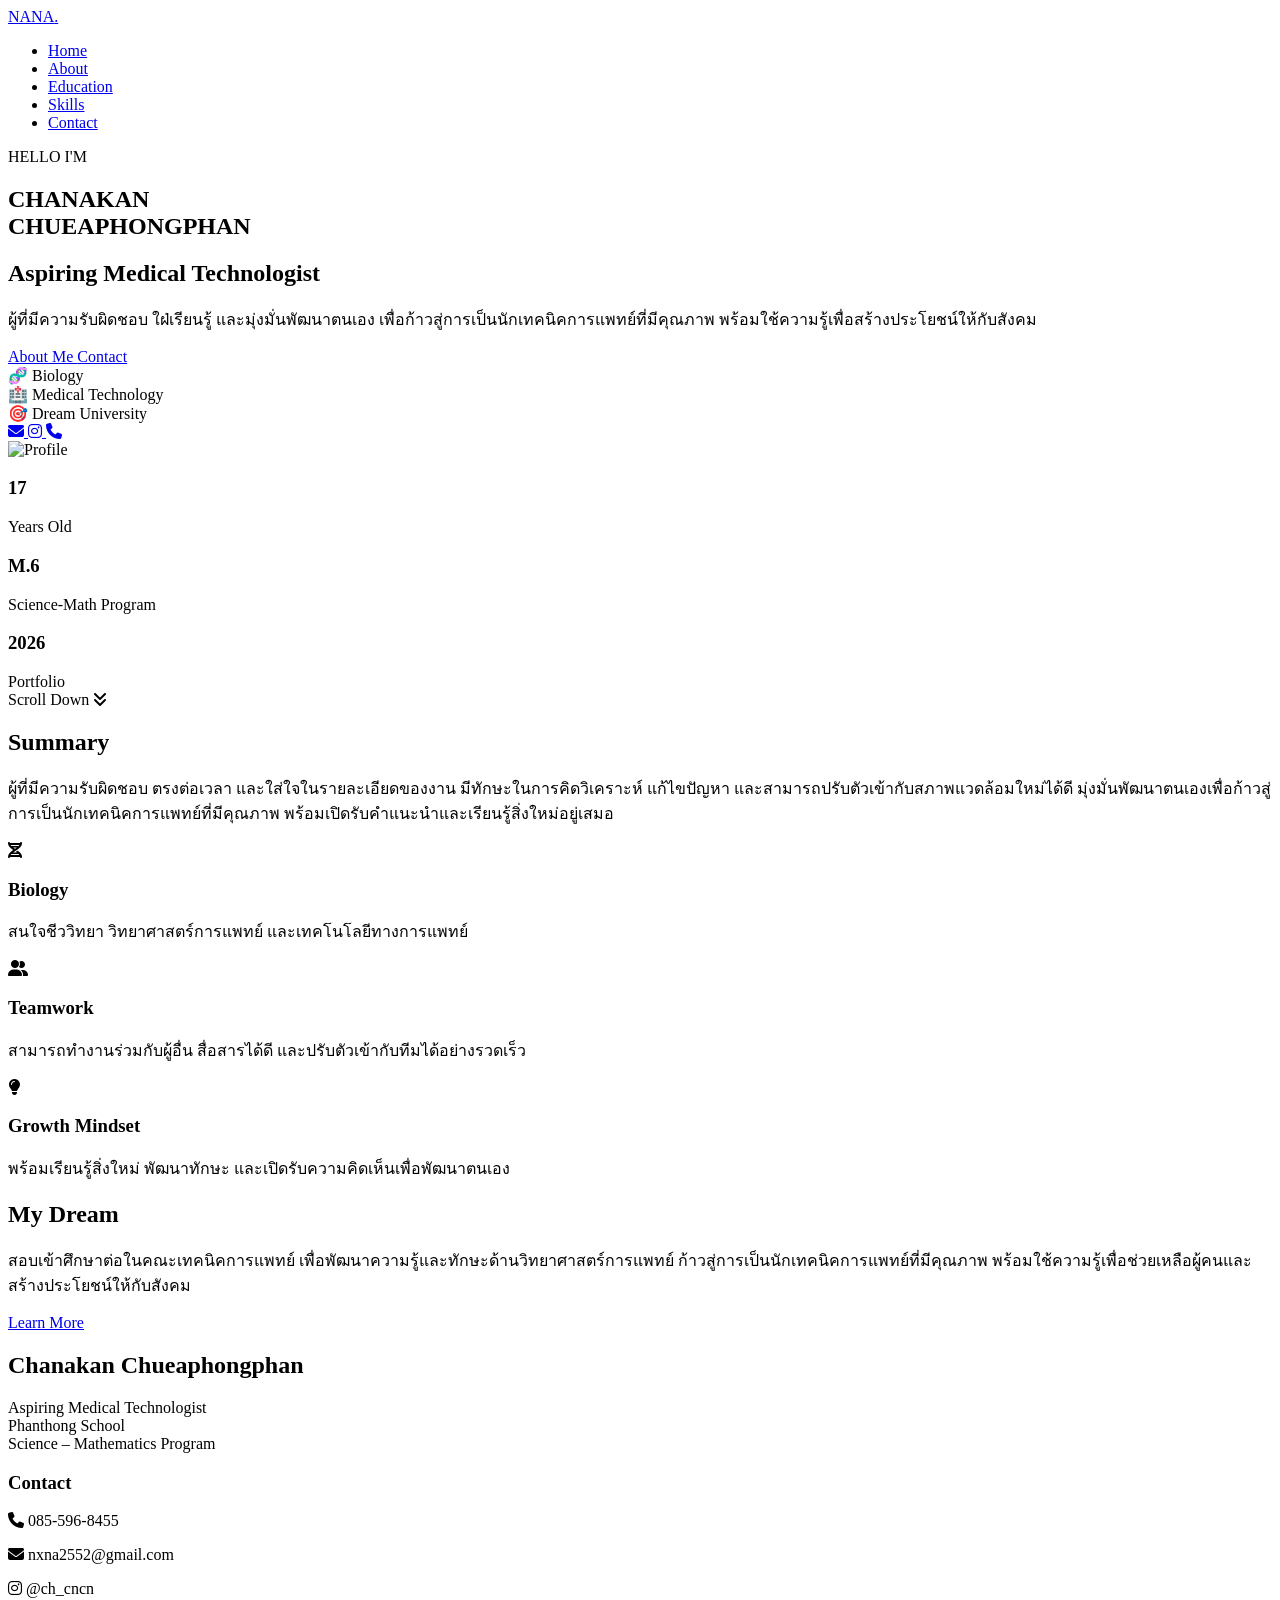
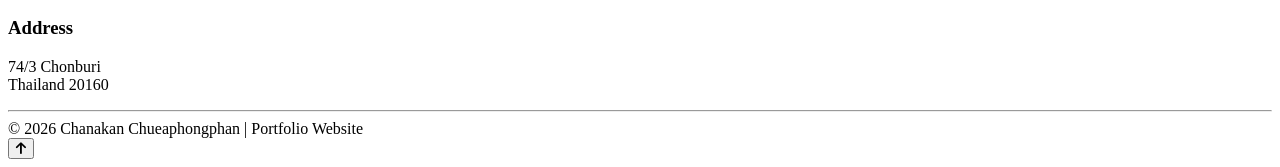
==== index.html @ ccc590d9 "Update index.html" ====
<!DOCTYPE html>
<html lang="th">

<head>

    <meta charset="UTF-8">

    <meta name="viewport" content="width=device-width, initial-scale=1.0">

    <title>Portfolio | Chanakan Chueaphongphan</title>

    <!-- Google Font -->
    <link rel="preconnect" href="https://fonts.googleapis.com">

    <link rel="preconnect" href="https://fonts.gstatic.com" crossorigin>

    <link href="https://fonts.googleapis.com/css2?family=Kanit:wght@300;400;500;600;700&family=Poppins:wght@300;400;500;600;700&display=swap" rel="stylesheet">

    <!-- Font Awesome -->

    <link rel="stylesheet"

    href="https://cdnjs.cloudflare.com/ajax/libs/font-awesome/6.7.2/css/all.min.css">

    <!-- CSS -->

    <link rel="stylesheet" href="css/style.css">

</head>

<body>

<!-- ========================= -->
<!-- CURSOR GLOW -->
<!-- ========================= -->

<div class="cursor-glow"></div>

<!-- ========================= -->
<!-- LOADER -->
<!-- ========================= -->

<div class="loader">

    <div class="heart"></div>

</div>

<!-- ========================= -->
<!-- HEADER -->
<!-- ========================= -->

<header>

    <a href="index.html" class="logo">

        NANA<span>.</span>

    </a>

    <nav>

        <ul>

            <li>

                <a href="index.html" class="active">

                    Home

                </a>

            </li>

            <li>

                <a href="about.html">

                    About

                </a>

            </li>

            <li>

                <a href="education.html">

                    Education

                </a>

            </li>

            <li>

                <a href="skills.html">

                    Skills

                </a>

            </li>

            <li>

                <a href="contact.html">

                    Contact

                </a>

            </li>

        </ul>

    </nav>

</header>

<!-- ========================= -->
<!-- HERO -->
<!-- ========================= -->

<section class="hero">

<div class="hero-text">

<span>

HELLO I'M

</span>

<h1>

CHANAKAN

<br>

CHUEAPHONGPHAN

</h1>

<h2>

Aspiring Medical Technologist

</h2>

<p>

ผู้ที่มีความรับผิดชอบ ใฝ่เรียนรู้ และมุ่งมั่นพัฒนาตนเอง

เพื่อก้าวสู่การเป็นนักเทคนิคการแพทย์ที่มีคุณภาพ

พร้อมใช้ความรู้เพื่อสร้างประโยชน์ให้กับสังคม

</p>

<div class="hero-button">

<a href="about.html" class="btn">

About Me

</a>

<a href="contact.html" class="btn btn-outline">

Contact

</a>

</div>

<div class="hero-badges">

<div class="badge">

🧬 Biology

</div>

<div class="badge">

🏥 Medical Technology

</div>

<div class="badge">

🎯 Dream University

</div>

</div>

<div class="social">

<a href="mailto:nxna2552@gmail.com">

<i class="fa-solid fa-envelope"></i>

</a>

<a href="https://instagram.com/ch_cncn" target="_blank">

<i class="fa-brands fa-instagram"></i>

</a>

<a href="tel:0855968455">

<i class="fa-solid fa-phone"></i>

</a>

</div>

</div>

<div class="hero-image">

<div class="circle"></div>

<img src="images/profile.jpg" alt="Profile">

</div>

</section>
<!-- =========================================
        HERO INFORMATION CARD
========================================= -->

<div class="hero-card">

    <div class="hero-card-item">

        <h3>17</h3>

        <span>Years Old</span>

    </div>

    <div class="hero-card-item">

        <h3>M.6</h3>

        <span>Science-Math Program</span>

    </div>

    <div class="hero-card-item">

        <h3>2026</h3>

        <span>Portfolio</span>

    </div>

</div>

<div class="scroll-indicator">

    <span>Scroll Down</span>

    <i class="fa-solid fa-angles-down"></i>

</div>

</section>

<!-- =========================================
        QUICK SUMMARY
========================================= -->

<section class="summary">

<div class="container">

<h2>Summary</h2>

<p class="section-text">

ผู้ที่มีความรับผิดชอบ ตรงต่อเวลา และใส่ใจในรายละเอียดของงาน
มีทักษะในการคิดวิเคราะห์ แก้ไขปัญหา และสามารถปรับตัวเข้ากับสภาพแวดล้อมใหม่ได้ดี
มุ่งมั่นพัฒนาตนเองเพื่อก้าวสู่การเป็นนักเทคนิคการแพทย์ที่มีคุณภาพ
พร้อมเปิดรับคำแนะนำและเรียนรู้สิ่งใหม่อยู่เสมอ

</p>

<div class="summary-grid">

<div class="summary-card">

<i class="fa-solid fa-dna"></i>

<h3>Biology</h3>

<p>สนใจชีววิทยา วิทยาศาสตร์การแพทย์ และเทคโนโลยีทางการแพทย์</p>

</div>

<div class="summary-card">

<i class="fa-solid fa-user-group"></i>

<h3>Teamwork</h3>

<p>สามารถทำงานร่วมกับผู้อื่น สื่อสารได้ดี และปรับตัวเข้ากับทีมได้อย่างรวดเร็ว</p>

</div>

<div class="summary-card">

<i class="fa-solid fa-lightbulb"></i>

<h3>Growth Mindset</h3>

<p>พร้อมเรียนรู้สิ่งใหม่ พัฒนาทักษะ และเปิดรับความคิดเห็นเพื่อพัฒนาตนเอง</p>

</div>

</div>

</div>

</section>

<!-- =========================================
        DREAM
========================================= -->

<section class="dream">

<div class="container">

<div class="dream-card">

<h2>My Dream</h2>

<p>

สอบเข้าศึกษาต่อในคณะเทคนิคการแพทย์
เพื่อพัฒนาความรู้และทักษะด้านวิทยาศาสตร์การแพทย์
ก้าวสู่การเป็นนักเทคนิคการแพทย์ที่มีคุณภาพ
พร้อมใช้ความรู้เพื่อช่วยเหลือผู้คนและสร้างประโยชน์ให้กับสังคม

</p>

<a href="about.html" class="btn">

Learn More

</a>

</div>

</div>

</section>
<!-- =========================================
                FOOTER
========================================= -->

<footer class="footer">

    <div class="container">

        <div class="footer-content">

            <!-- Profile -->
            <div class="footer-box">

                <h2>Chanakan Chueaphongphan</h2>

                <p>
                    Aspiring Medical Technologist <br>
                    Phanthong School <br>
                    Science – Mathematics Program
                </p>

            </div>

            <!-- Contact -->
            <div class="footer-box">

                <h3>Contact</h3>

                <p>
                    <i class="fa-solid fa-phone"></i>
                    085-596-8455
                </p>

                <p>
                    <i class="fa-solid fa-envelope"></i>
                    nxna2552@gmail.com
                </p>

                <p>
                    <i class="fa-brands fa-instagram"></i>
                    @ch_cncn
                </p>

            </div>

            <!-- Address -->
            <div class="footer-box">

                <h3>Address</h3>

                <p>

                    74/3 Chonburi <br>
                    Thailand 20160

                </p>

            </div>

        </div>

        <hr>

        <div class="copyright">

            © 2026 Chanakan Chueaphongphan | Portfolio Website

        </div>

    </div>

</footer>

<!-- =========================================
            SCROLL TO TOP
========================================= -->

<button id="topBtn">

    <i class="fa-solid fa-arrow-up"></i>

</button>

<!-- =========================================
            JAVASCRIPT
========================================= -->

<script src="js/script.js"></script>

</body>

</html>
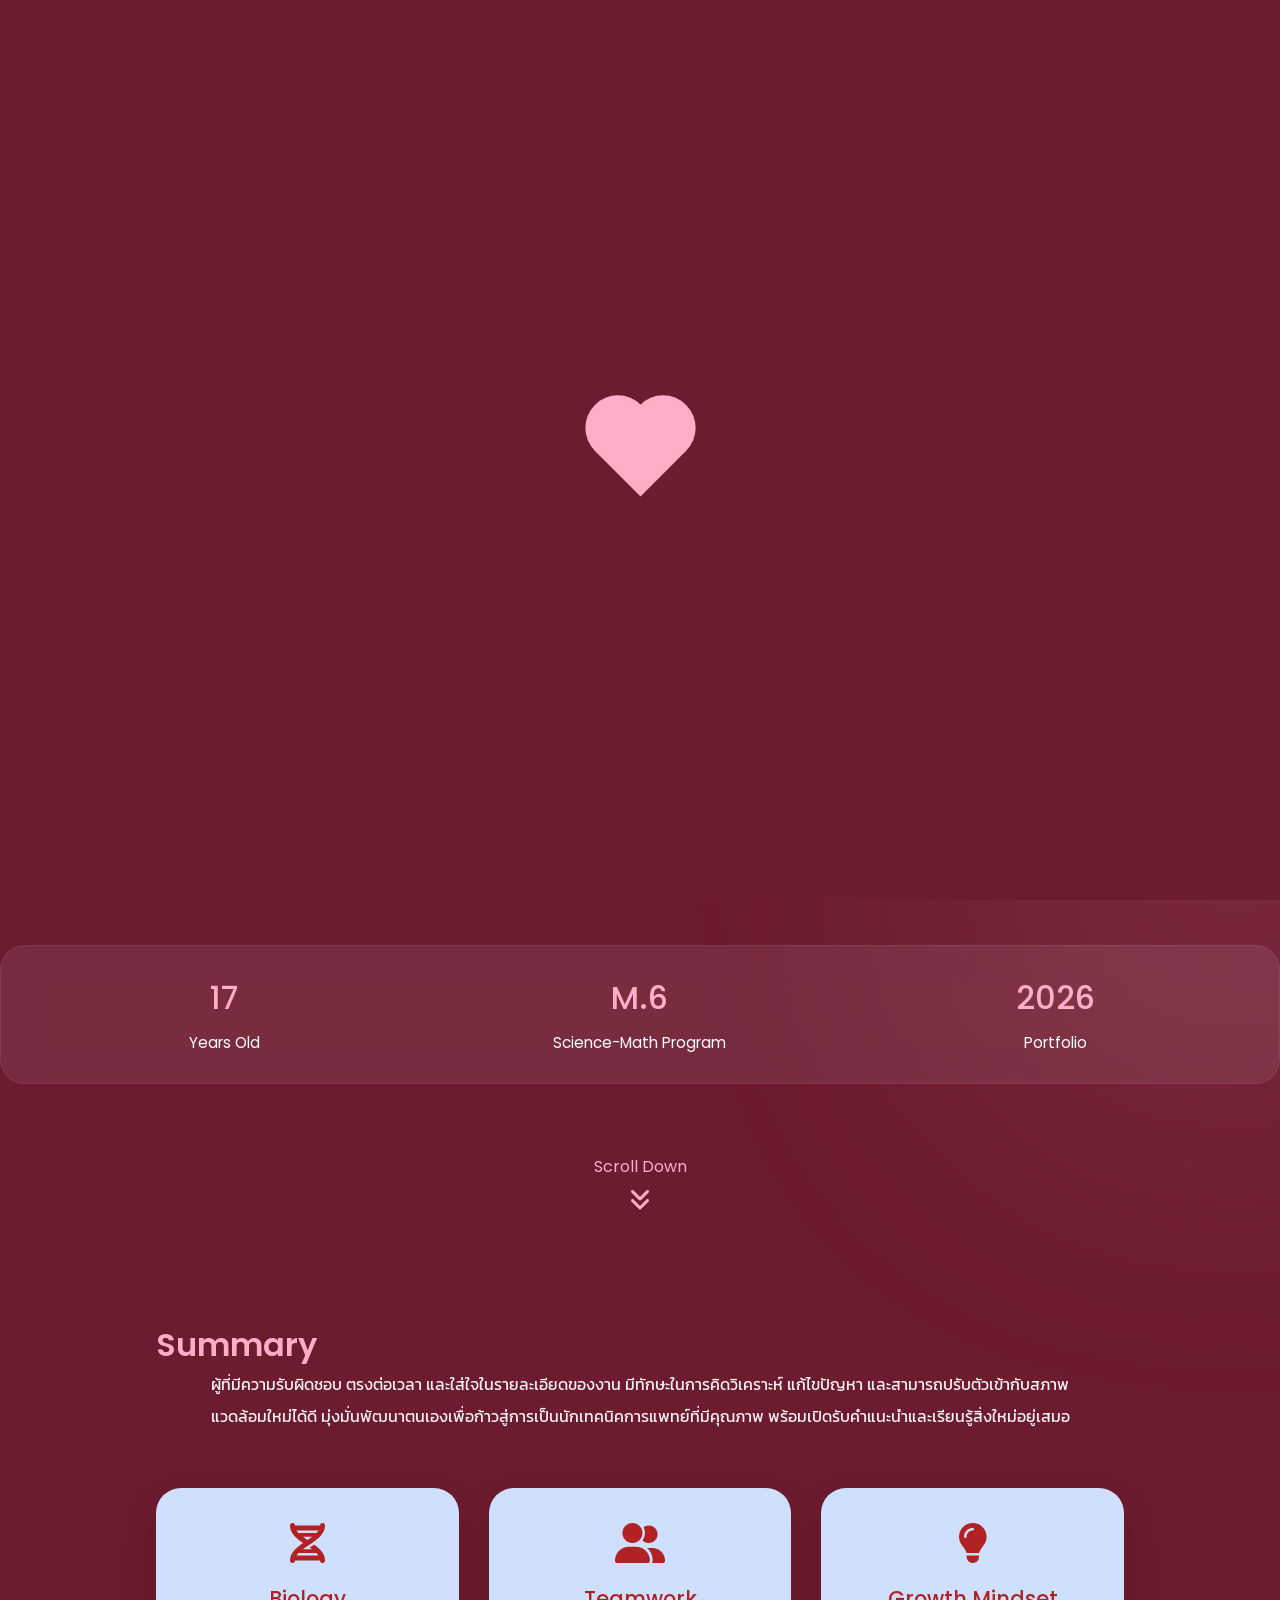
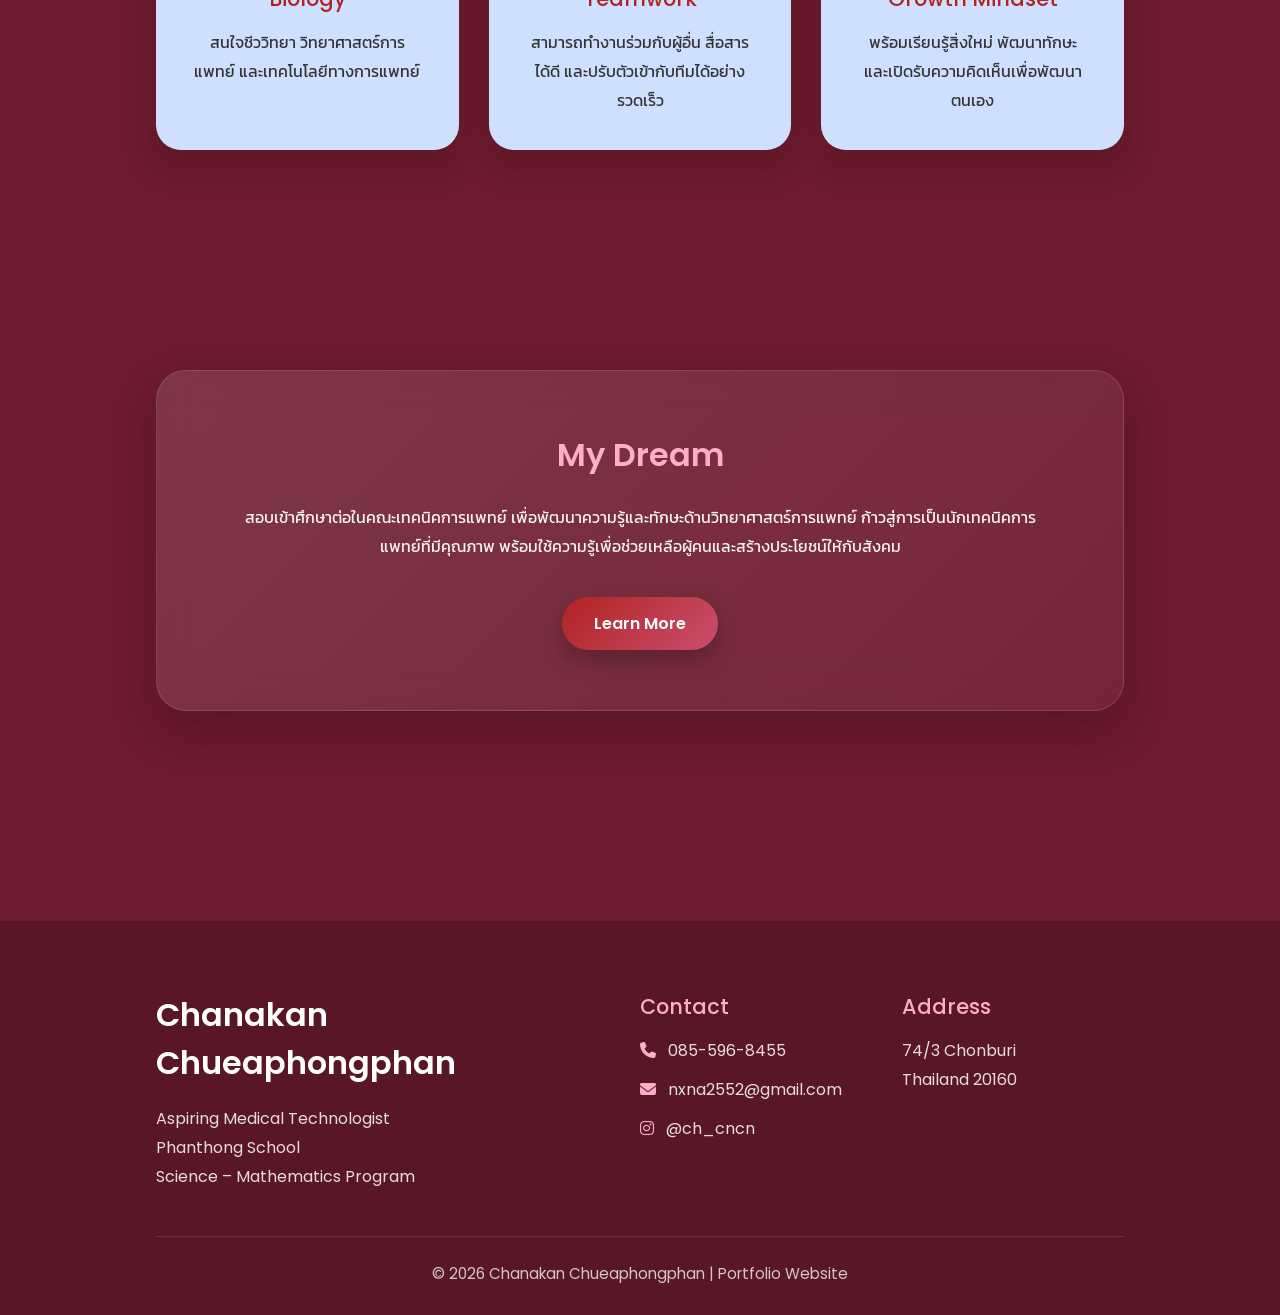
==== commit a281bec6: "Update index.html" ====
--- a/index.html
+++ b/index.html
@@ -24,7 +24,7 @@
 
     <!-- CSS -->
 
-    <link rel="stylesheet" href="css/style.css">
+    <link rel="stylesheet" href="style.css">
 
 </head>
 
--- a/style.css
+++ b/style.css
@@ -0,0 +1,1961 @@
+/* ==========================================================
+   Portfolio Website
+   Author : Chanakan Chueaphongphan
+   Theme  : Elegant Medical Portfolio
+   Version: Final
+========================================================== */
+
+/* ===============================
+   GOOGLE FONT
+================================*/
+
+@import url('https://fonts.googleapis.com/css2?family=Kanit:wght@300;400;500;600;700&family=Poppins:wght@300;400;500;600;700&display=swap');
+
+/* ===============================
+   ROOT COLOR
+================================*/
+
+:root{
+
+    --bg:#6D1B2E;
+
+    --heading:#FFFFFF;
+
+    --sub:#FEAEC7;
+
+    --button:#B22222;
+
+    --hover:#C94F6D;
+
+    --card:#CFE0FF;
+
+    --text:#333333;
+
+    --white:#FFFFFF;
+
+    --shadow:0 15px 40px rgba(0,0,0,.18);
+
+    --radius:20px;
+
+    --transition:.35s;
+
+}
+
+/* ===============================
+   RESET
+================================*/
+
+*{
+
+    margin:0;
+
+    padding:0;
+
+    box-sizing:border-box;
+
+}
+
+html{
+
+    scroll-behavior:smooth;
+
+}
+
+body{
+
+    font-family:'Poppins','Kanit',sans-serif;
+
+    background:var(--bg);
+
+    color:var(--white);
+
+    overflow-x:hidden;
+
+    position:relative;
+
+}
+
+/* ===============================
+   GLOBAL
+================================*/
+
+.container{
+
+    width:min(1200px,90%);
+
+    margin:auto;
+
+}
+
+section{
+
+    padding:100px 0;
+
+}
+
+a{
+
+    text-decoration:none;
+
+}
+
+ul{
+
+    list-style:none;
+
+}
+
+img{
+
+    display:block;
+
+    width:100%;
+
+}
+
+/* ===============================
+   TEXT
+================================*/
+
+h1{
+
+    color:var(--heading);
+
+    font-size:4rem;
+
+    line-height:1.1;
+
+    font-weight:700;
+
+}
+
+h2{
+
+    color:var(--sub);
+
+    font-size:2rem;
+
+    font-weight:600;
+
+}
+
+h3{
+
+    color:var(--sub);
+
+    font-size:1.3rem;
+
+    font-weight:500;
+
+}
+
+p{
+
+    color:#F7F4F4;
+
+    line-height:1.8;
+
+    font-size:1rem;
+
+}
+
+/* ===============================
+   SCROLLBAR
+================================*/
+
+::-webkit-scrollbar{
+
+    width:10px;
+
+}
+
+::-webkit-scrollbar-track{
+
+    background:#f5f5f5;
+
+}
+
+::-webkit-scrollbar-thumb{
+
+    background:var(--hover);
+
+    border-radius:100px;
+
+}
+
+::-webkit-scrollbar-thumb:hover{
+
+    background:#B22222;
+
+}
+
+/* ===============================
+   BACKGROUND EFFECT
+================================*/
+
+body::before{
+
+    content:"";
+
+    position:fixed;
+
+    width:500px;
+
+    height:500px;
+
+    background:#B22222;
+
+    border-radius:50%;
+
+    top:-200px;
+
+    left:-180px;
+
+    filter:blur(150px);
+
+    opacity:.25;
+
+    z-index:-10;
+
+}
+
+body::after{
+
+    content:"";
+
+    position:fixed;
+
+    width:450px;
+
+    height:450px;
+
+    background:#FEAEC7;
+
+    border-radius:50%;
+
+    right:-180px;
+
+    bottom:-180px;
+
+    filter:blur(160px);
+
+    opacity:.18;
+
+    z-index:-10;
+
+}
+
+/* ===============================
+   LOADER
+================================*/
+
+.loader{
+
+    position:fixed;
+
+    inset:0;
+
+    background:#6D1B2E;
+
+    display:flex;
+
+    justify-content:center;
+
+    align-items:center;
+
+    z-index:99999;
+
+    transition:.6s;
+
+}
+
+.loader.hidden{
+
+    opacity:0;
+
+    visibility:hidden;
+
+}
+
+.heart{
+
+    width:65px;
+
+    height:65px;
+
+    background:#FEAEC7;
+
+    position:relative;
+
+    transform:rotate(45deg);
+
+    animation:beat 1s infinite;
+
+}
+
+.heart::before,
+
+.heart::after{
+
+    content:"";
+
+    width:65px;
+
+    height:65px;
+
+    background:#FEAEC7;
+
+    position:absolute;
+
+    border-radius:50%;
+
+}
+
+.heart::before{
+
+    top:-32px;
+
+}
+
+.heart::after{
+
+    left:-32px;
+
+}
+
+@keyframes beat{
+
+    0%{
+
+        transform:rotate(45deg) scale(1);
+
+    }
+
+    50%{
+
+        transform:rotate(45deg) scale(1.15);
+
+    }
+
+    100%{
+
+        transform:rotate(45deg) scale(1);
+
+    }
+
+}
+
+/* ===============================
+   CURSOR GLOW
+================================*/
+
+.cursor-glow{
+
+    position:fixed;
+
+    width:220px;
+
+    height:220px;
+
+    border-radius:50%;
+
+    background:rgba(254,174,199,.08);
+
+    filter:blur(70px);
+
+    pointer-events:none;
+
+    transform:translate(-50%,-50%);
+
+    z-index:-1;
+
+}
+
+/* ==========================================
+              HEADER
+========================================== */
+
+header{
+
+    position:fixed;
+
+    top:0;
+
+    left:0;
+
+    width:100%;
+
+    height:80px;
+
+    display:flex;
+
+    justify-content:space-between;
+
+    align-items:center;
+
+    padding:0 8%;
+
+    background:rgba(109,27,46,.75);
+
+    backdrop-filter:blur(18px);
+
+    -webkit-backdrop-filter:blur(18px);
+
+    border-bottom:1px solid rgba(255,255,255,.08);
+
+    z-index:1000;
+
+    transition:.4s;
+
+}
+
+header.scrolled{
+
+    height:72px;
+
+    background:rgba(109,27,46,.95);
+
+    box-shadow:0 8px 25px rgba(0,0,0,.25);
+
+}
+
+/* ==========================================
+                LOGO
+========================================== */
+
+.logo{
+
+    font-size:2rem;
+
+    font-weight:700;
+
+    color:var(--white);
+
+    letter-spacing:2px;
+
+    transition:var(--transition);
+
+}
+
+.logo span{
+
+    color:var(--sub);
+
+}
+
+.logo:hover{
+
+    transform:scale(1.05);
+
+}
+
+/* ==========================================
+                NAVBAR
+========================================== */
+
+nav ul{
+
+    display:flex;
+
+    align-items:center;
+
+    gap:35px;
+
+}
+
+nav ul li{
+
+    position:relative;
+
+}
+
+nav ul li a{
+
+    color:var(--white);
+
+    font-size:1rem;
+
+    font-weight:500;
+
+    transition:.35s;
+
+    padding:8px 0;
+
+}
+
+nav ul li a:hover{
+
+    color:var(--sub);
+
+}
+
+nav ul li a.active{
+
+    color:var(--sub);
+
+}
+
+/* เส้นใต้เมนู */
+
+nav ul li a::after{
+
+    content:"";
+
+    position:absolute;
+
+    left:0;
+
+    bottom:-5px;
+
+    width:0;
+
+    height:2px;
+
+    background:var(--sub);
+
+    transition:.35s;
+
+}
+
+nav ul li a:hover::after,
+
+nav ul li a.active::after{
+
+    width:100%;
+
+}
+
+/* ==========================================
+            HAMBURGER
+========================================== */
+
+.menu-btn{
+
+    display:none;
+
+    font-size:1.8rem;
+
+    color:var(--white);
+
+    cursor:pointer;
+
+}
+
+/* ==========================================
+              HERO
+========================================== */
+
+.hero{
+
+    min-height:100vh;
+
+    display:grid;
+
+    grid-template-columns:1.2fr 1fr;
+
+    align-items:center;
+
+    gap:70px;
+
+    padding:130px 8% 70px;
+
+}
+
+.hero-text span{
+
+    color:var(--sub);
+
+    font-size:1.15rem;
+
+    font-weight:600;
+
+    letter-spacing:1px;
+
+}
+
+.hero-text h1{
+
+    margin:18px 0;
+
+}
+
+.hero-text h2{
+
+    margin-bottom:20px;
+
+}
+
+.hero-text p{
+
+    max-width:600px;
+
+}
+
+/* ==========================================
+             BUTTON
+========================================== */
+
+.hero-button{
+
+    display:flex;
+
+    gap:18px;
+
+    margin-top:35px;
+
+    flex-wrap:wrap;
+
+}
+
+.btn{
+
+    display:inline-block;
+
+    padding:14px 32px;
+
+    background:linear-gradient(
+        135deg,
+        var(--button),
+        var(--hover)
+    );
+
+    color:var(--white);
+
+    border-radius:50px;
+
+    font-weight:600;
+
+    transition:.35s;
+
+    box-shadow:0 10px 25px rgba(0,0,0,.25);
+
+}
+
+.btn:hover{
+
+    transform:translateY(-5px);
+
+    box-shadow:0 18px 35px rgba(0,0,0,.35);
+
+}
+
+.btn-outline{
+
+    background:transparent;
+
+    border:2px solid var(--sub);
+
+}
+
+.btn-outline:hover{
+
+    background:var(--sub);
+
+    color:var(--bg);
+
+}
+
+/* ==========================================
+            SOCIAL ICON
+========================================== */
+
+.social{
+
+    display:flex;
+
+    gap:18px;
+
+    margin-top:40px;
+
+}
+
+.social a{
+
+    width:48px;
+
+    height:48px;
+
+    display:flex;
+
+    justify-content:center;
+
+    align-items:center;
+
+    background:rgba(255,255,255,.12);
+
+    border-radius:50%;
+
+    color:var(--white);
+
+    transition:.35s;
+
+}
+
+.social a:hover{
+
+    background:var(--sub);
+
+    color:var(--bg);
+
+    transform:translateY(-6px);
+
+}
+
+/* ==========================================
+              HERO IMAGE
+========================================== */
+
+.hero-image{
+
+    position:relative;
+
+    display:flex;
+
+    justify-content:center;
+
+    align-items:center;
+
+}
+
+.circle{
+
+    position:absolute;
+
+    width:430px;
+
+    height:430px;
+
+    border-radius:50%;
+
+    background:linear-gradient(
+        135deg,
+        rgba(254,174,199,.35),
+        rgba(255,255,255,.08)
+    );
+
+    border:2px solid rgba(255,255,255,.15);
+
+    backdrop-filter:blur(10px);
+
+    animation:floatCircle 6s ease-in-out infinite;
+
+}
+
+.hero-image img{
+
+    width:340px;
+
+    height:340px;
+
+    object-fit:cover;
+
+    border-radius:50%;
+
+    border:8px solid rgba(255,255,255,.9);
+
+    box-shadow:var(--shadow);
+
+    position:relative;
+
+    z-index:2;
+
+    animation:floatImage 4s ease-in-out infinite;
+
+    transition:.4s;
+
+}
+
+.hero-image img:hover{
+
+    transform:scale(1.05);
+
+}
+
+/* ==========================================
+            FLOAT ANIMATION
+========================================== */
+
+@keyframes floatImage{
+
+    0%{
+
+        transform:translateY(0);
+
+    }
+
+    50%{
+
+        transform:translateY(-15px);
+
+    }
+
+    100%{
+
+        transform:translateY(0);
+
+    }
+
+}
+
+@keyframes floatCircle{
+
+    0%{
+
+        transform:translateY(0) rotate(0deg);
+
+    }
+
+    50%{
+
+        transform:translateY(10px) rotate(5deg);
+
+    }
+
+    100%{
+
+        transform:translateY(0) rotate(0deg);
+
+    }
+
+}
+
+/* ==========================================
+            HERO STATS
+========================================== */
+
+.stats{
+
+    display:grid;
+
+    grid-template-columns:repeat(4,1fr);
+
+    gap:25px;
+
+    margin-top:90px;
+
+}
+
+.stat-card{
+
+    background:rgba(207,224,255,.95);
+
+    color:var(--text);
+
+    border-radius:var(--radius);
+
+    padding:30px;
+
+    text-align:center;
+
+    box-shadow:var(--shadow);
+
+    transition:var(--transition);
+
+}
+
+.stat-card:hover{
+
+    transform:translateY(-10px);
+
+}
+
+.stat-card h2{
+
+    color:var(--button);
+
+    font-size:2.4rem;
+
+    margin-bottom:10px;
+
+}
+
+.stat-card p{
+
+    color:var(--text);
+
+    font-weight:500;
+
+}
+
+/* ==========================================
+          ABOUT PREVIEW
+========================================== */
+
+.about-preview{
+
+    margin-top:100px;
+
+}
+
+.about-card{
+
+    background:rgba(207,224,255,.96);
+
+    color:var(--text);
+
+    border-radius:var(--radius);
+
+    padding:45px;
+
+    box-shadow:var(--shadow);
+
+    transition:.4s;
+
+}
+
+.about-card:hover{
+
+    transform:translateY(-8px);
+
+}
+
+.about-card h2{
+
+    color:var(--button);
+
+    margin-bottom:20px;
+
+}
+
+.about-card p{
+
+    color:var(--text);
+
+    margin-bottom:25px;
+
+}
+
+/* ==========================================
+          INFORMATION GRID
+========================================== */
+
+.info-grid{
+
+    display:grid;
+
+    grid-template-columns:repeat(2,1fr);
+
+    gap:18px;
+
+    margin-top:25px;
+
+}
+
+.info-item{
+
+    background:rgba(255,255,255,.75);
+
+    border-radius:15px;
+
+    padding:18px;
+
+    transition:.3s;
+
+}
+
+.info-item:hover{
+
+    transform:translateY(-5px);
+
+    background:#ffffff;
+
+}
+
+.info-item h4{
+
+    color:var(--button);
+
+    margin-bottom:8px;
+
+    font-size:1rem;
+
+}
+
+.info-item p{
+
+    color:var(--text);
+
+    font-size:.95rem;
+
+}
+
+/* ==========================================
+          SCROLL INDICATOR
+========================================== */
+
+.scroll-down{
+
+    display:flex;
+
+    flex-direction:column;
+
+    align-items:center;
+
+    margin-top:70px;
+
+    color:var(--sub);
+
+    animation:scrollMove 2s infinite;
+
+}
+
+.scroll-down i{
+
+    font-size:1.6rem;
+
+    margin-top:8px;
+
+}
+
+@keyframes scrollMove{
+
+    0%{
+
+        transform:translateY(0);
+
+    }
+
+    50%{
+
+        transform:translateY(10px);
+
+    }
+
+    100%{
+
+        transform:translateY(0);
+
+    }
+
+}
+
+/*==================================================
+                HERO IMAGE
+==================================================*/
+
+.hero-image{
+
+    position:relative;
+
+    display:flex;
+
+    justify-content:center;
+
+    align-items:center;
+
+}
+
+/* วงกลมด้านหลังรูป */
+
+.circle{
+
+    position:absolute;
+
+    width:430px;
+
+    height:430px;
+
+    border-radius:50%;
+
+    background:linear-gradient(
+        135deg,
+        rgba(254,174,199,.25),
+        rgba(255,255,255,.08)
+    );
+
+    border:2px solid rgba(255,255,255,.12);
+
+    animation:circleFloat 8s ease-in-out infinite;
+
+}
+
+/* รูปโปรไฟล์ */
+
+.hero-image img{
+
+    width:350px;
+
+    height:350px;
+
+    object-fit:cover;
+
+    border-radius:50%;
+
+    border:8px solid rgba(255,255,255,.95);
+
+    position:relative;
+
+    z-index:2;
+
+    box-shadow:0 20px 45px rgba(0,0,0,.28);
+
+    animation:profileFloat 5s ease-in-out infinite;
+
+    transition:.4s;
+
+}
+
+.hero-image img:hover{
+
+    transform:scale(1.04);
+
+}
+
+/*==================================================
+                FLOAT
+==================================================*/
+
+@keyframes profileFloat{
+
+    0%{
+
+        transform:translateY(0);
+
+    }
+
+    50%{
+
+        transform:translateY(-18px);
+
+    }
+
+    100%{
+
+        transform:translateY(0);
+
+    }
+
+}
+
+@keyframes circleFloat{
+
+    0%{
+
+        transform:translateY(0) rotate(0deg);
+
+    }
+
+    50%{
+
+        transform:translateY(10px) rotate(5deg);
+
+    }
+
+    100%{
+
+        transform:translateY(0) rotate(0deg);
+
+    }
+
+}
+
+/*==================================================
+                HERO BADGES
+==================================================*/
+
+.hero-badges{
+
+    display:flex;
+
+    gap:15px;
+
+    flex-wrap:wrap;
+
+    margin-top:35px;
+
+}
+
+.badge{
+
+    padding:10px 18px;
+
+    border-radius:50px;
+
+    background:rgba(255,255,255,.10);
+
+    border:1px solid rgba(255,255,255,.12);
+
+    color:#fff;
+
+    font-size:.95rem;
+
+    backdrop-filter:blur(10px);
+
+    transition:.35s;
+
+}
+
+.badge:hover{
+
+    background:var(--sub);
+
+    color:var(--bg);
+
+    transform:translateY(-5px);
+
+}
+
+/*==================================================
+                HERO CARD
+==================================================*/
+
+.hero-card{
+
+    margin-top:45px;
+
+    background:rgba(255,255,255,.08);
+
+    backdrop-filter:blur(18px);
+
+    border:1px solid rgba(255,255,255,.08);
+
+    border-radius:25px;
+
+    padding:28px;
+
+    display:grid;
+
+    grid-template-columns:repeat(3,1fr);
+
+    gap:25px;
+
+}
+
+.hero-card-item{
+
+    text-align:center;
+
+}
+
+.hero-card-item h3{
+
+    color:var(--sub);
+
+    font-size:2rem;
+
+    margin-bottom:8px;
+
+}
+
+.hero-card-item span{
+
+    color:white;
+
+    font-size:.95rem;
+
+}
+
+/*==================================================
+                SCROLL
+==================================================*/
+
+.scroll-indicator{
+
+    margin-top:70px;
+
+    display:flex;
+
+    flex-direction:column;
+
+    align-items:center;
+
+    color:var(--sub);
+
+    animation:scrollMove 2s infinite;
+
+}
+
+.scroll-indicator i{
+
+    font-size:1.5rem;
+
+    margin-top:8px;
+
+}
+
+@keyframes scrollMove{
+
+    0%{
+
+        transform:translateY(0);
+
+    }
+
+    50%{
+
+        transform:translateY(10px);
+
+    }
+
+    100%{
+
+        transform:translateY(0);
+
+    }
+
+}
+/*==================================================
+            SECTION SYSTEM
+==================================================*/
+
+.section{
+
+    padding:110px 8%;
+
+}
+
+.section-title{
+
+    text-align:center;
+
+    margin-bottom:60px;
+
+}
+
+.section-title h2{
+
+    font-size:2.8rem;
+
+    color:var(--heading);
+
+    margin-bottom:15px;
+
+}
+
+.section-title span{
+
+    color:var(--sub);
+
+    font-size:1rem;
+
+    letter-spacing:2px;
+
+    text-transform:uppercase;
+
+}
+
+.section-title p{
+
+    max-width:700px;
+
+    margin:auto;
+
+    color:rgba(255,255,255,.85);
+
+}
+
+/*==================================================
+            GRID SYSTEM
+==================================================*/
+
+.grid{
+
+    display:grid;
+
+    gap:30px;
+
+}
+
+.grid-2{
+
+    grid-template-columns:repeat(2,1fr);
+
+}
+
+.grid-3{
+
+    grid-template-columns:repeat(3,1fr);
+
+}
+
+.grid-4{
+
+    grid-template-columns:repeat(4,1fr);
+
+}
+
+/*==================================================
+            CARD SYSTEM
+==================================================*/
+
+.card{
+
+    background:var(--card);
+
+    color:var(--text);
+
+    padding:30px;
+
+    border-radius:25px;
+
+    box-shadow:0 15px 35px rgba(0,0,0,.15);
+
+    transition:.35s;
+
+    position:relative;
+
+    overflow:hidden;
+
+}
+
+.card:hover{
+
+    transform:translateY(-10px);
+
+}
+
+.card::before{
+
+    content:"";
+
+    position:absolute;
+
+    width:180px;
+
+    height:180px;
+
+    background:rgba(255,255,255,.25);
+
+    border-radius:50%;
+
+    top:-90px;
+
+    right:-90px;
+
+    transition:.4s;
+
+}
+
+.card:hover::before{
+
+    transform:scale(1.2);
+
+}
+
+.card h3{
+
+    color:var(--button);
+
+    margin-bottom:15px;
+
+}
+
+.card p{
+
+    color:var(--text);
+
+}
+
+/*==================================================
+            ICON BOX
+==================================================*/
+
+.icon-box{
+
+    width:70px;
+
+    height:70px;
+
+    border-radius:20px;
+
+    background:linear-gradient(
+        135deg,
+        var(--button),
+        var(--hover)
+    );
+
+    display:flex;
+
+    justify-content:center;
+
+    align-items:center;
+
+    color:#fff;
+
+    font-size:1.8rem;
+
+    margin-bottom:20px;
+
+    transition:.35s;
+
+}
+
+.card:hover .icon-box{
+
+    transform:rotate(-8deg) scale(1.08);
+
+}
+
+/*==================================================
+            SUMMARY
+==================================================*/
+
+.summary{
+
+    padding:110px 8%;
+
+}
+
+.section-text{
+
+    max-width:900px;
+
+    margin:auto;
+
+    text-align:center;
+
+    line-height:2;
+
+    margin-bottom:55px;
+
+}
+
+.summary-grid{
+
+    display:grid;
+
+    grid-template-columns:repeat(3,1fr);
+
+    gap:30px;
+
+}
+
+.summary-card{
+
+    background:var(--card);
+
+    border-radius:25px;
+
+    padding:35px;
+
+    color:var(--text);
+
+    text-align:center;
+
+    transition:.35s;
+
+    box-shadow:0 15px 35px rgba(0,0,0,.15);
+
+}
+
+.summary-card:hover{
+
+    transform:translateY(-10px);
+
+}
+
+.summary-card i{
+
+    font-size:2.5rem;
+
+    color:var(--button);
+
+    margin-bottom:20px;
+
+}
+
+.summary-card h3{
+
+    color:var(--button);
+
+    margin-bottom:15px;
+
+}
+
+.summary-card p{
+
+    color:var(--text);
+
+}
+
+/*==================================================
+            DREAM
+==================================================*/
+
+.dream{
+
+    padding:110px 8%;
+
+}
+
+.dream-card{
+
+    background:linear-gradient(
+
+        135deg,
+
+        rgba(255,255,255,.12),
+
+        rgba(255,255,255,.05)
+
+    );
+
+    border:1px solid rgba(255,255,255,.12);
+
+    backdrop-filter:blur(18px);
+
+    border-radius:30px;
+
+    padding:60px;
+
+    text-align:center;
+
+    box-shadow:0 20px 45px rgba(0,0,0,.20);
+
+}
+
+.dream-card h2{
+
+    margin-bottom:25px;
+
+}
+
+.dream-card p{
+
+    max-width:800px;
+
+    margin:auto;
+
+    margin-bottom:35px;
+
+}
+/*==================================================
+                    FOOTER
+==================================================*/
+
+.footer{
+
+    padding:70px 8% 30px;
+
+    background:rgba(0,0,0,.18);
+
+    backdrop-filter:blur(15px);
+
+    margin-top:100px;
+
+}
+
+.footer-content{
+
+    display:grid;
+
+    grid-template-columns:2fr 1fr 1fr;
+
+    gap:40px;
+
+    margin-bottom:35px;
+
+}
+
+.footer-box h2{
+
+    color:var(--heading);
+
+    margin-bottom:18px;
+
+}
+
+.footer-box h3{
+
+    color:var(--sub);
+
+    margin-bottom:15px;
+
+}
+
+.footer-box p{
+
+    color:rgba(255,255,255,.85);
+
+    line-height:1.8;
+
+    margin-bottom:10px;
+
+}
+
+.footer-box i{
+
+    color:var(--sub);
+
+    margin-right:8px;
+
+}
+
+.footer hr{
+
+    border:none;
+
+    height:1px;
+
+    background:rgba(255,255,255,.12);
+
+    margin:25px 0;
+
+}
+
+.copyright{
+
+    text-align:center;
+
+    color:rgba(255,255,255,.75);
+
+    font-size:.95rem;
+
+}
+
+/*==================================================
+                SCROLL TO TOP
+==================================================*/
+
+#topBtn{
+
+    position:fixed;
+
+    right:30px;
+
+    bottom:30px;
+
+    width:50px;
+
+    height:50px;
+
+    border:none;
+
+    border-radius:50%;
+
+    background:var(--button);
+
+    color:#fff;
+
+    font-size:1.2rem;
+
+    cursor:pointer;
+
+    display:none;
+
+    transition:.35s;
+
+    box-shadow:0 10px 25px rgba(0,0,0,.25);
+
+    z-index:999;
+
+}
+
+#topBtn:hover{
+
+    background:var(--hover);
+
+    transform:translateY(-5px);
+
+}
+
+/*==================================================
+                RESPONSIVE
+==================================================*/
+
+@media (max-width:992px){
+
+.hero{
+
+    grid-template-columns:1fr;
+
+    text-align:center;
+
+}
+
+.hero p{
+
+    margin:auto;
+
+}
+
+.hero-button,
+
+.social,
+
+.hero-badges{
+
+    justify-content:center;
+
+}
+
+.hero-card{
+
+    grid-template-columns:repeat(3,1fr);
+
+}
+
+.summary-grid{
+
+    grid-template-columns:1fr;
+
+}
+
+.footer-content{
+
+    grid-template-columns:1fr;
+
+    text-align:center;
+
+}
+
+}
+
+@media (max-width:768px){
+
+header{
+
+    padding:0 5%;
+
+}
+
+nav ul{
+
+    gap:18px;
+
+}
+
+h1{
+
+    font-size:2.8rem;
+
+}
+
+.hero{
+
+    padding:120px 5% 70px;
+
+}
+
+.hero-image img{
+
+    width:270px;
+
+    height:270px;
+
+}
+
+.circle{
+
+    width:320px;
+
+    height:320px;
+
+}
+
+.hero-card{
+
+    grid-template-columns:1fr;
+
+}
+
+}
+
+@media (max-width:576px){
+
+.logo{
+
+    font-size:1.5rem;
+
+}
+
+nav ul{
+
+    display:none;
+
+}
+
+.menu-btn{
+
+    display:block;
+
+}
+
+.hero{
+
+    gap:40px;
+
+}
+
+.hero-image img{
+
+    width:220px;
+
+    height:220px;
+
+}
+
+.circle{
+
+    width:260px;
+
+    height:260px;
+
+}
+
+.btn{
+
+    width:100%;
+
+    text-align:center;
+
+}
+
+.dream-card{
+
+    padding:35px 25px;
+
+}
+
+}
+
+/*==================================================
+                FADE ANIMATION
+==================================================*/
+
+.fade-up{
+
+    opacity:0;
+
+    transform:translateY(40px);
+
+    transition:all .8s ease;
+
+}
+
+.fade-up.show{
+
+    opacity:1;
+
+    transform:translateY(0);
+
+}
+
+/*==================================================
+                IMAGE EFFECT
+==================================================*/
+
+img{
+
+    transition:.4s;
+
+}
+
+img:hover{
+
+    transform:scale(1.02);
+
+}
+
+/*==================================================
+                SELECTION
+==================================================*/
+
+::selection{
+
+    background:var(--hover);
+
+    color:#fff;
+
+}
+
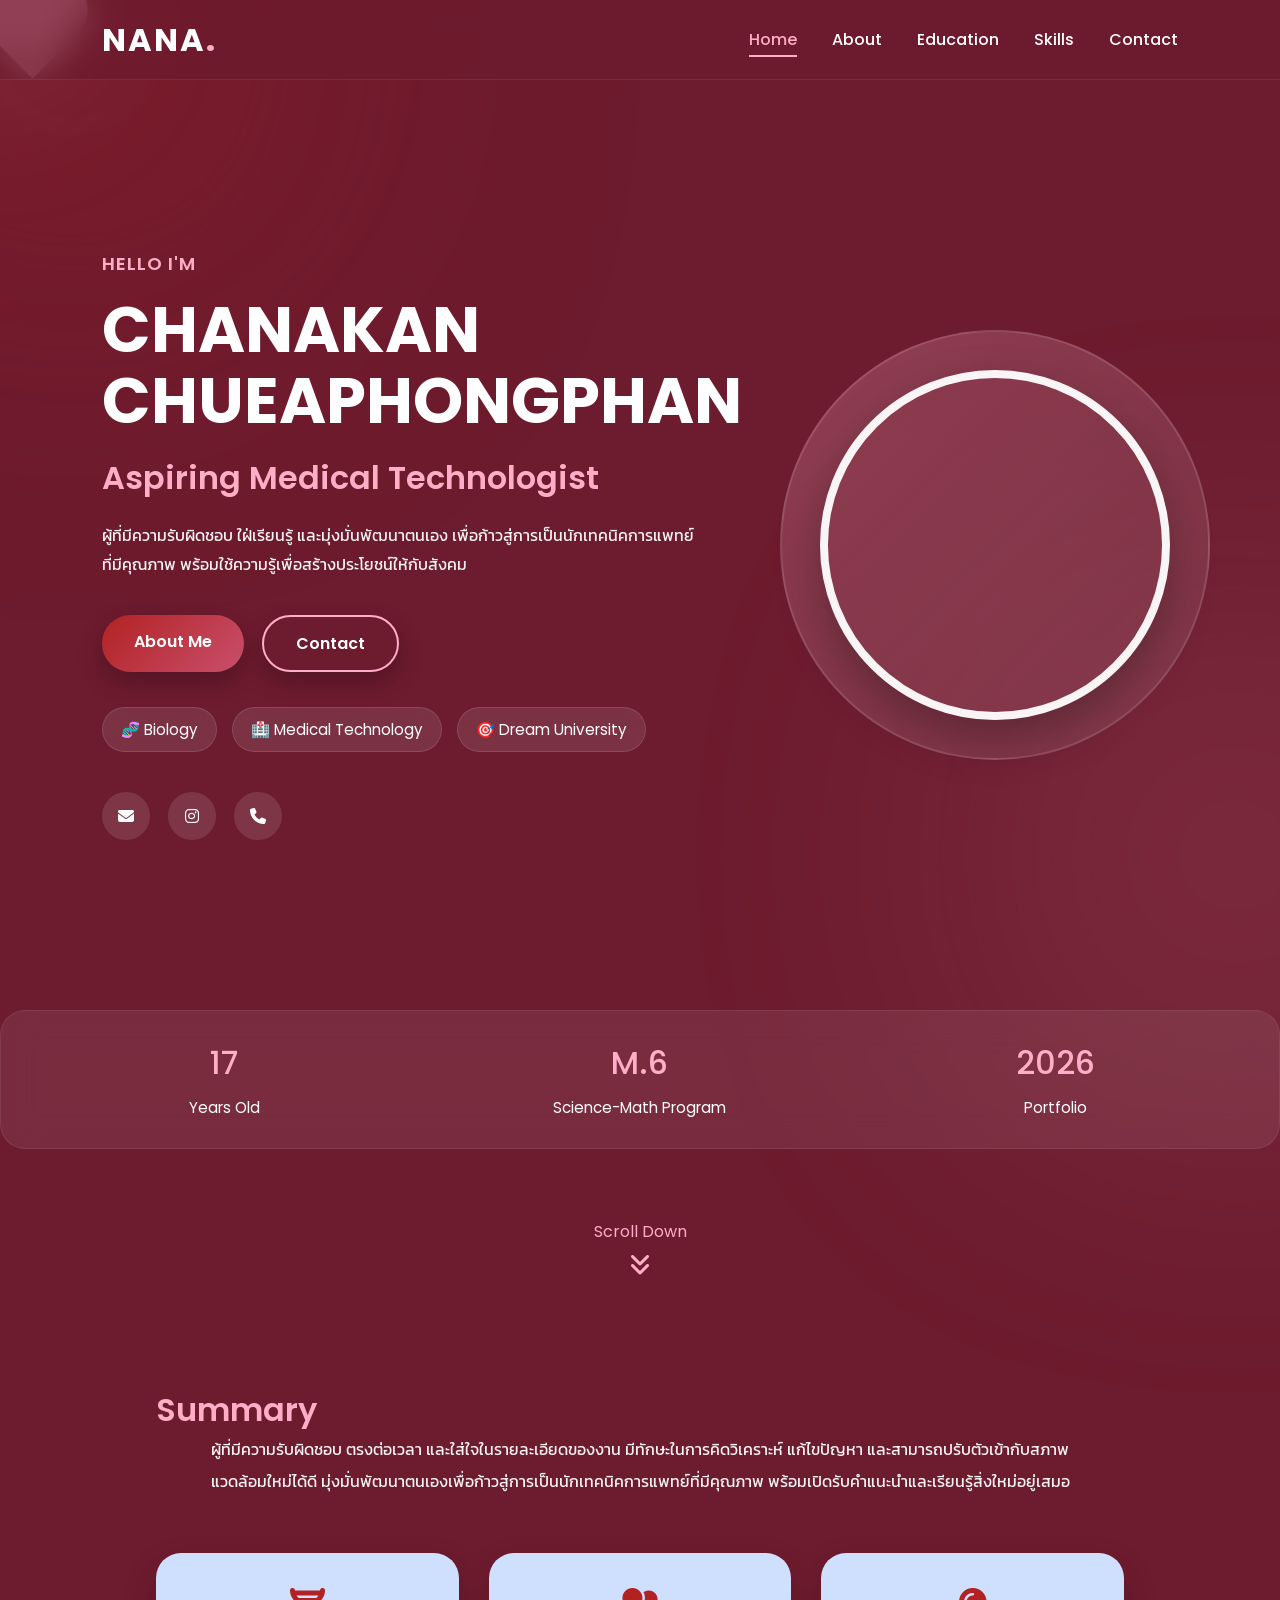
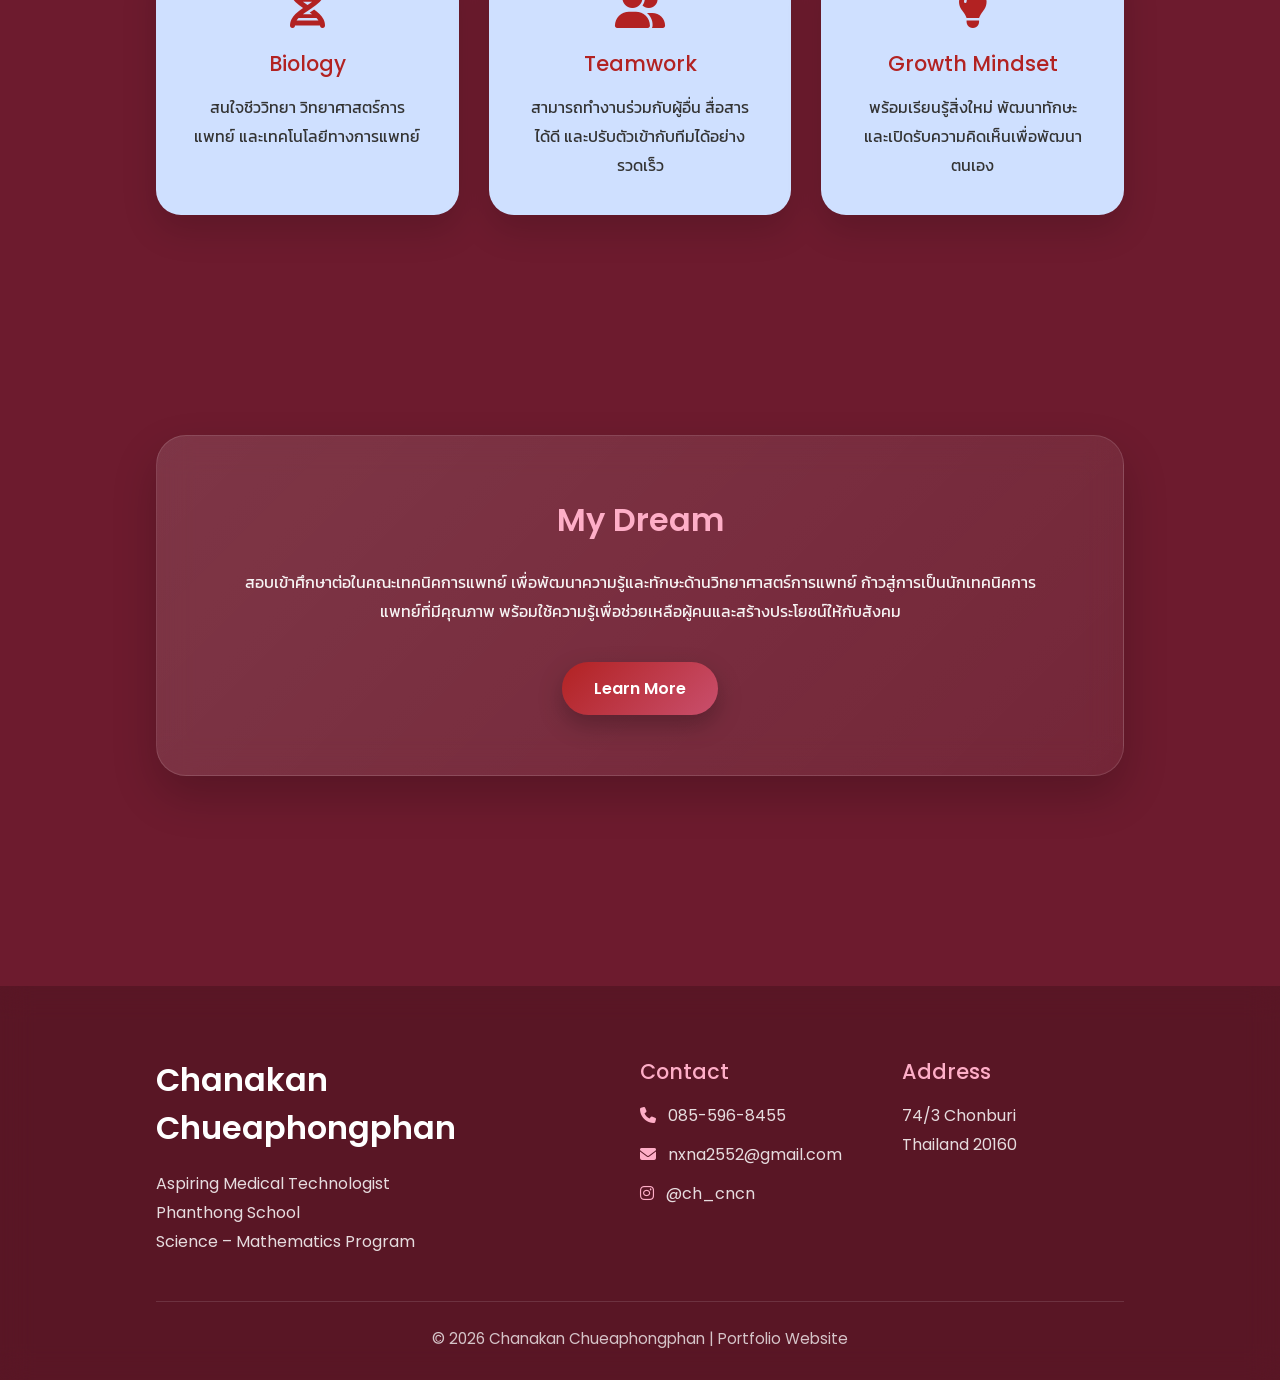
==== commit 7a7d0538: "Update index.html" ====
--- a/index.html
+++ b/index.html
@@ -224,7 +224,7 @@
 
 <div class="circle"></div>
 
-<img src="images/profile.jpg" alt="Profile">
+<img src="images/MEITU_20260718_194847709.jpg" alt="Profile">
 
 </div>
 
--- a/style.css
+++ b/style.css
@@ -249,8 +249,6 @@
    LOADER
 ================================*/
 
-.loader{
-
     position:fixed;
 
     inset:0;
@@ -1958,4 +1956,818 @@
     color:#fff;
 
 }
-
+/*==================================================
+                    ABOUT PAGE
+==================================================*/
+
+.about-page{
+
+    padding:140px 8% 80px;
+
+}
+
+.about-top{
+
+    display:grid;
+
+    grid-template-columns:340px 1fr;
+
+    gap:60px;
+
+    align-items:center;
+
+    margin-bottom:70px;
+
+}
+
+.about-image{
+
+    text-align:center;
+
+}
+
+.about-image img{
+
+    width:300px;
+
+    height:300px;
+
+    object-fit:cover;
+
+    border-radius:50%;
+
+    border:8px solid rgba(255,255,255,.15);
+
+    box-shadow:0 20px 45px rgba(0,0,0,.25);
+
+}
+
+.about-intro h1{
+
+    color:var(--heading);
+
+    font-size:3rem;
+
+    margin-bottom:10px;
+
+}
+
+.about-intro h3{
+
+    color:var(--sub);
+
+    margin-bottom:20px;
+
+    font-weight:500;
+
+}
+
+.about-intro p{
+
+    color:rgba(255,255,255,.9);
+
+    line-height:2;
+
+}
+
+/*==================================================
+                ABOUT GRID
+==================================================*/
+
+.about-grid{
+
+    display:grid;
+
+    grid-template-columns:repeat(2,1fr);
+
+    gap:30px;
+
+    margin-top:50px;
+
+}
+
+.about-card{
+
+    background:var(--card);
+
+    padding:35px;
+
+    border-radius:25px;
+
+    color:var(--text);
+
+    box-shadow:0 15px 35px rgba(0,0,0,.18);
+
+    transition:.35s;
+
+}
+
+.about-card:hover{
+
+    transform:translateY(-10px);
+
+}
+
+.about-card i{
+
+    font-size:2rem;
+
+    color:var(--button);
+
+    margin-bottom:18px;
+
+}
+
+.about-card h2{
+
+    color:var(--button);
+
+    margin-bottom:20px;
+
+}
+
+.about-card ul{
+
+    list-style:none;
+
+    padding:0;
+
+}
+
+.about-card li{
+
+    margin-bottom:12px;
+
+    line-height:1.8;
+
+}
+
+/*==================================================
+                STRENGTH SECTION
+==================================================*/
+
+.strength-section{
+
+    padding:100px 8%;
+
+}
+
+.strength-grid{
+
+    display:grid;
+
+    grid-template-columns:repeat(3,1fr);
+
+    gap:30px;
+
+    margin-top:50px;
+
+}
+
+.strength-card{
+
+    background:var(--card);
+
+    border-radius:25px;
+
+    padding:30px;
+
+    text-align:center;
+
+    transition:.35s;
+
+    color:var(--text);
+
+}
+
+.strength-card:hover{
+
+    transform:translateY(-10px);
+
+}
+
+.strength-card i{
+
+    font-size:2.3rem;
+
+    color:var(--button);
+
+    margin-bottom:18px;
+
+}
+
+.strength-card h3{
+
+    color:var(--button);
+
+    margin-bottom:15px;
+
+}
+
+/*==================================================
+                DREAM & SUMMARY
+==================================================*/
+
+.dream-section,
+
+.summary-section{
+
+    padding:90px 8%;
+
+}
+
+.dream-box,
+
+.summary-box{
+
+    background:rgba(255,255,255,.08);
+
+    backdrop-filter:blur(15px);
+
+    border-radius:30px;
+
+    padding:45px;
+
+    text-align:center;
+
+    border:1px solid rgba(255,255,255,.15);
+
+}
+
+.dream-box h2,
+
+.summary-section h2{
+
+    color:var(--heading);
+
+    margin-bottom:25px;
+
+}
+
+.dream-box p,
+
+.summary-box p{
+
+    color:rgba(255,255,255,.9);
+
+    line-height:2;
+
+}
+
+/*==================================================
+                ABOUT RESPONSIVE
+==================================================*/
+
+@media(max-width:992px){
+
+.about-top{
+
+    grid-template-columns:1fr;
+
+    text-align:center;
+
+}
+
+.about-grid{
+
+    grid-template-columns:1fr;
+
+}
+
+.strength-grid{
+
+    grid-template-columns:1fr;
+
+}
+
+}
+
+@media(max-width:576px){
+
+.about-image img{
+
+    width:220px;
+
+    height:220px;
+
+}
+
+.about-intro h1{
+
+    font-size:2.2rem;
+
+}
+
+.about-card{
+
+    padding:25px;
+
+}
+
+}
+/*==================================================
+                EDUCATION PAGE
+==================================================*/
+
+.education-page{
+
+    padding:140px 8% 90px;
+
+}
+
+.education-page .section-title{
+
+    margin-bottom:70px;
+
+}
+
+.education-page .section-title h2{
+
+    color:var(--heading);
+
+    margin-bottom:15px;
+
+}
+
+.education-page .section-title span{
+
+    color:var(--sub);
+
+    font-weight:600;
+
+}
+
+.education-page .section-title p{
+
+    max-width:750px;
+
+    margin:20px auto 0;
+
+    line-height:1.9;
+
+    color:rgba(255,255,255,.9);
+
+}
+
+/*==================================================
+                    TIMELINE
+==================================================*/
+
+.timeline{
+
+    position:relative;
+
+    max-width:900px;
+
+    margin:auto;
+
+    padding:20px 0;
+
+}
+
+.timeline::before{
+
+    content:"";
+
+    position:absolute;
+
+    left:40px;
+
+    top:0;
+
+    width:4px;
+
+    height:100%;
+
+    background:var(--sub);
+
+    border-radius:50px;
+
+}
+
+.timeline-item{
+
+    position:relative;
+
+    display:flex;
+
+    align-items:flex-start;
+
+    gap:30px;
+
+    margin-bottom:60px;
+
+}
+
+.timeline-item:last-child{
+
+    margin-bottom:0;
+
+}
+
+/*==================================================
+                TIMELINE ICON
+==================================================*/
+
+.timeline-icon{
+
+    width:80px;
+
+    height:80px;
+
+    min-width:80px;
+
+    border-radius:50%;
+
+    background:linear-gradient(
+        135deg,
+        var(--button),
+        var(--hover)
+    );
+
+    color:#fff;
+
+    display:flex;
+
+    justify-content:center;
+
+    align-items:center;
+
+    font-size:1.8rem;
+
+    position:relative;
+
+    z-index:2;
+
+    box-shadow:0 10px 25px rgba(0,0,0,.25);
+
+}
+
+/*==================================================
+                TIMELINE CARD
+==================================================*/
+
+.timeline-content{
+
+    flex:1;
+
+    background:var(--card);
+
+    border-radius:25px;
+
+    padding:30px;
+
+    color:var(--text);
+
+    box-shadow:0 15px 35px rgba(0,0,0,.18);
+
+    transition:.35s;
+
+}
+
+.timeline-content:hover{
+
+    transform:translateY(-8px);
+
+}
+
+.timeline-content h3{
+
+    color:var(--button);
+
+    margin-bottom:8px;
+
+    font-size:1.5rem;
+
+}
+
+.timeline-content h4{
+
+    color:#7a2846;
+
+    margin-bottom:15px;
+
+    font-weight:600;
+
+}
+
+.timeline-content p{
+
+    line-height:1.8;
+
+}
+
+/*==================================================
+                RESPONSIVE
+==================================================*/
+
+@media(max-width:768px){
+
+.timeline::before{
+
+    left:28px;
+
+}
+
+.timeline-icon{
+
+    width:56px;
+
+    height:56px;
+
+    min-width:56px;
+
+    font-size:1.3rem;
+
+}
+
+.timeline-item{
+
+    gap:18px;
+
+}
+
+.timeline-content{
+
+    padding:22px;
+
+}
+
+.timeline-content h3{
+
+    font-size:1.2rem;
+
+}
+
+}
+
+@media(max-width:576px){
+
+.education-page{
+
+    padding:120px 5% 70px;
+
+}
+
+.timeline{
+
+    max-width:100%;
+
+}
+
+.timeline-content{
+
+    padding:18px;
+
+}
+
+.timeline-content p{
+
+    font-size:.95rem;
+
+}
+
+}
+/*==================================================
+                    CONTACT PAGE
+==================================================*/
+
+.contact-page{
+    padding:140px 8% 90px;
+}
+
+.contact-page .section-title{
+    text-align:center;
+    margin-bottom:60px;
+}
+
+.contact-page .section-title h2{
+    color:var(--heading);
+    font-size:2.8rem;
+    margin-bottom:10px;
+}
+
+.contact-page .section-title span{
+    color:var(--sub);
+    font-weight:600;
+}
+
+.contact-page .section-title p{
+    max-width:650px;
+    margin:20px auto 0;
+    color:rgba(255,255,255,.9);
+    line-height:1.8;
+}
+
+/*===========================
+        CONTACT GRID
+===========================*/
+
+.contact-grid{
+
+    display:grid;
+
+    grid-template-columns:repeat(2,1fr);
+
+    gap:30px;
+
+    margin-bottom:60px;
+
+}
+
+.contact-card{
+
+    background:var(--card);
+
+    border-radius:25px;
+
+    padding:35px;
+
+    text-align:center;
+
+    color:var(--text);
+
+    box-shadow:0 15px 35px rgba(0,0,0,.18);
+
+    transition:.35s;
+
+}
+
+.contact-card:hover{
+
+    transform:translateY(-10px);
+
+}
+
+.contact-card i{
+
+    font-size:2.4rem;
+
+    color:var(--button);
+
+    margin-bottom:18px;
+
+}
+
+.contact-card h3{
+
+    margin-bottom:10px;
+
+    color:var(--button);
+
+}
+
+/*===========================
+        FORM
+===========================*/
+
+.contact-form{
+
+    background:rgba(255,255,255,.08);
+
+    backdrop-filter:blur(15px);
+
+    border-radius:30px;
+
+    padding:40px;
+
+    border:1px solid rgba(255,255,255,.15);
+
+}
+
+.contact-form h2{
+
+    color:#fff;
+
+    text-align:center;
+
+    margin-bottom:30px;
+
+}
+
+.contact-form form{
+
+    display:flex;
+
+    flex-direction:column;
+
+    gap:20px;
+
+}
+
+.contact-form input,
+
+.contact-form textarea{
+
+    width:100%;
+
+    padding:15px 18px;
+
+    border:none;
+
+    border-radius:15px;
+
+    background:#fff;
+
+    font-family:'Kanit',sans-serif;
+
+    font-size:1rem;
+
+    outline:none;
+
+}
+
+.contact-form textarea{
+
+    resize:vertical;
+
+}
+
+.contact-form .btn{
+
+    align-self:center;
+
+    min-width:220px;
+
+}
+
+/*===========================
+        RESPONSIVE
+===========================*/
+
+@media(max-width:768px){
+
+.contact-grid{
+
+    grid-template-columns:1fr;
+
+}
+
+.contact-form{
+
+    padding:25px;
+
+}
+
+}
+
+@media(max-width:576px){
+
+.contact-page{
+
+    padding:120px 5% 70px;
+
+}
+
+.contact-page .section-title h2{
+
+    font-size:2.2rem;
+
+}
+
+}
+/*==================================
+        HEADER STICKY
+==================================*/
+
+header.sticky{
+
+    background:rgba(109,27,46,.95);
+
+    backdrop-filter:blur(15px);
+
+    box-shadow:0 10px 25px rgba(0,0,0,.2);
+
+}
+
+/*==================================
+        SCROLL ANIMATION
+==================================*/
+
+.hidden{
+
+    opacity:0;
+
+    transform:translateY(40px);
+
+    transition:all .8s ease;
+
+}
+
+.show{
+
+    opacity:1;
+
+    transform:translateY(0);
+
+}
+
+/*==================================
+        TOP BUTTON
+==================================*/
+
+#topBtn{
+
+    display:none;
+
+}
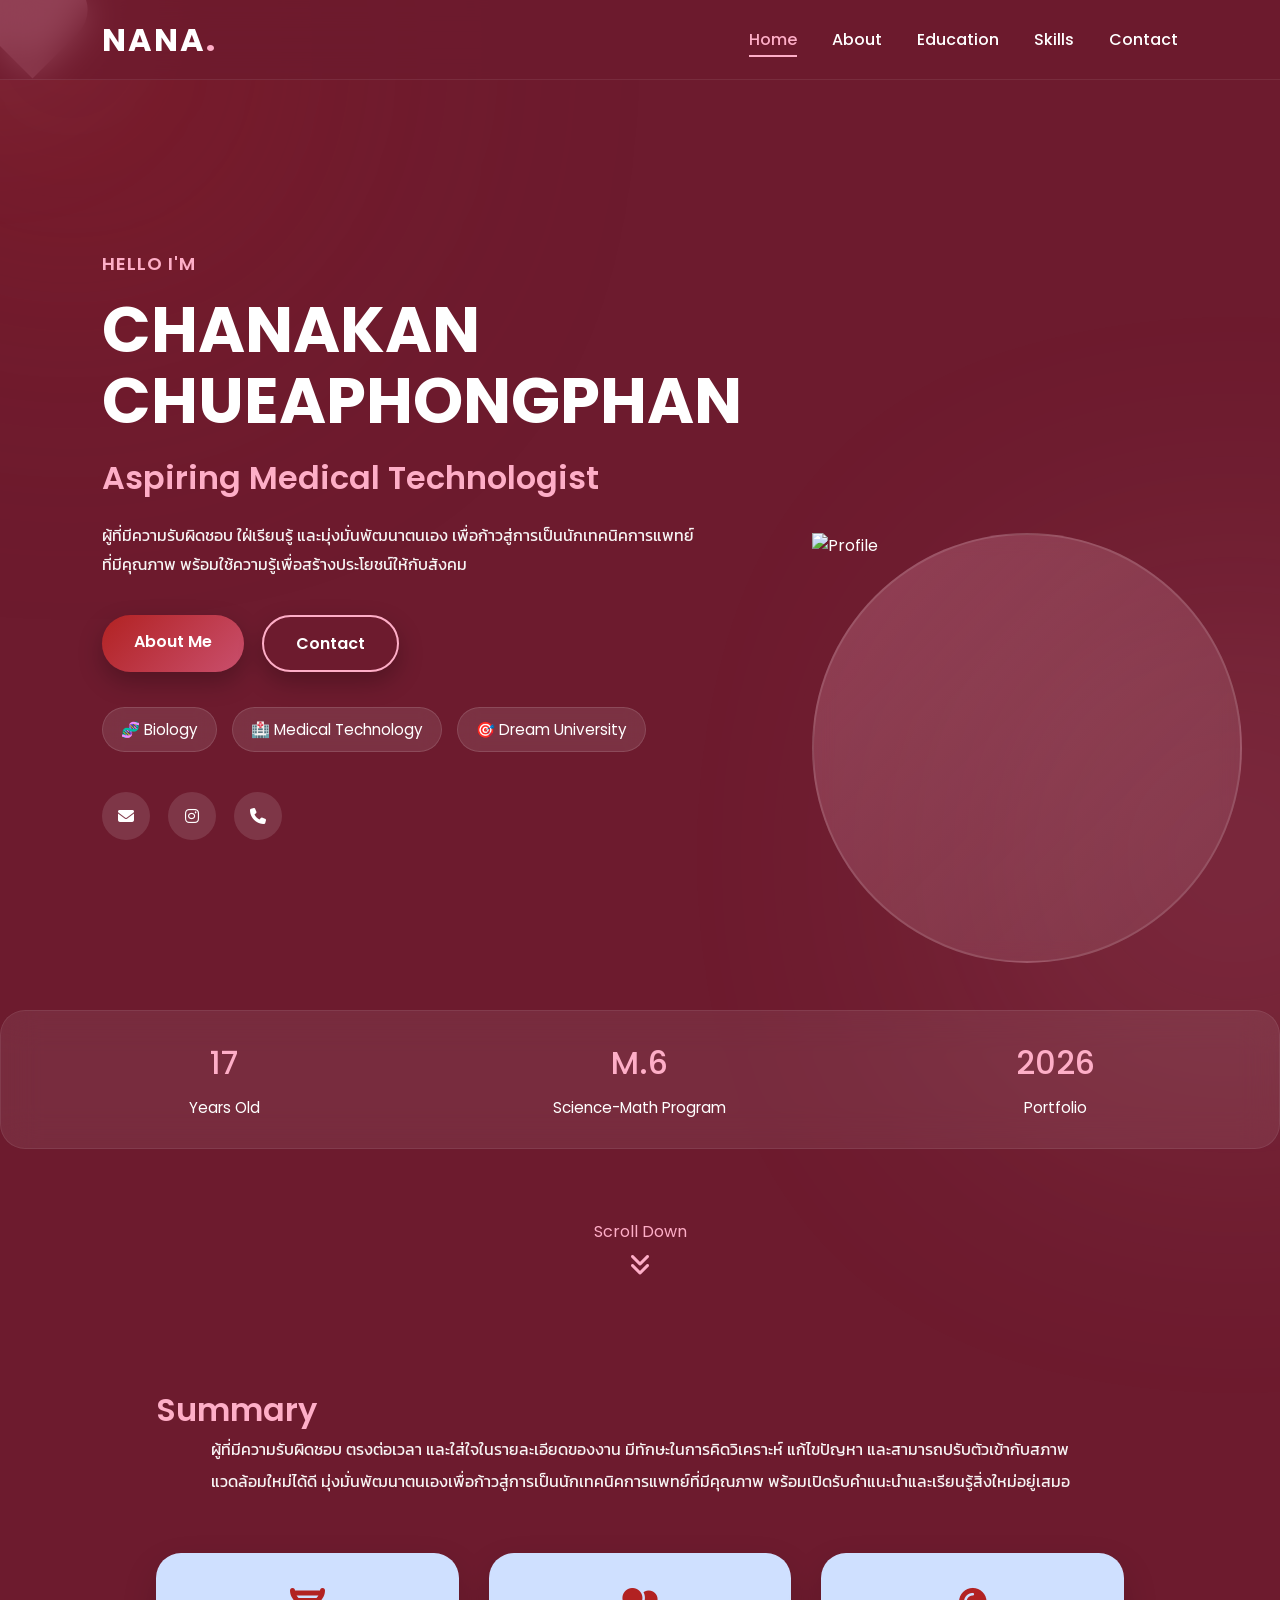
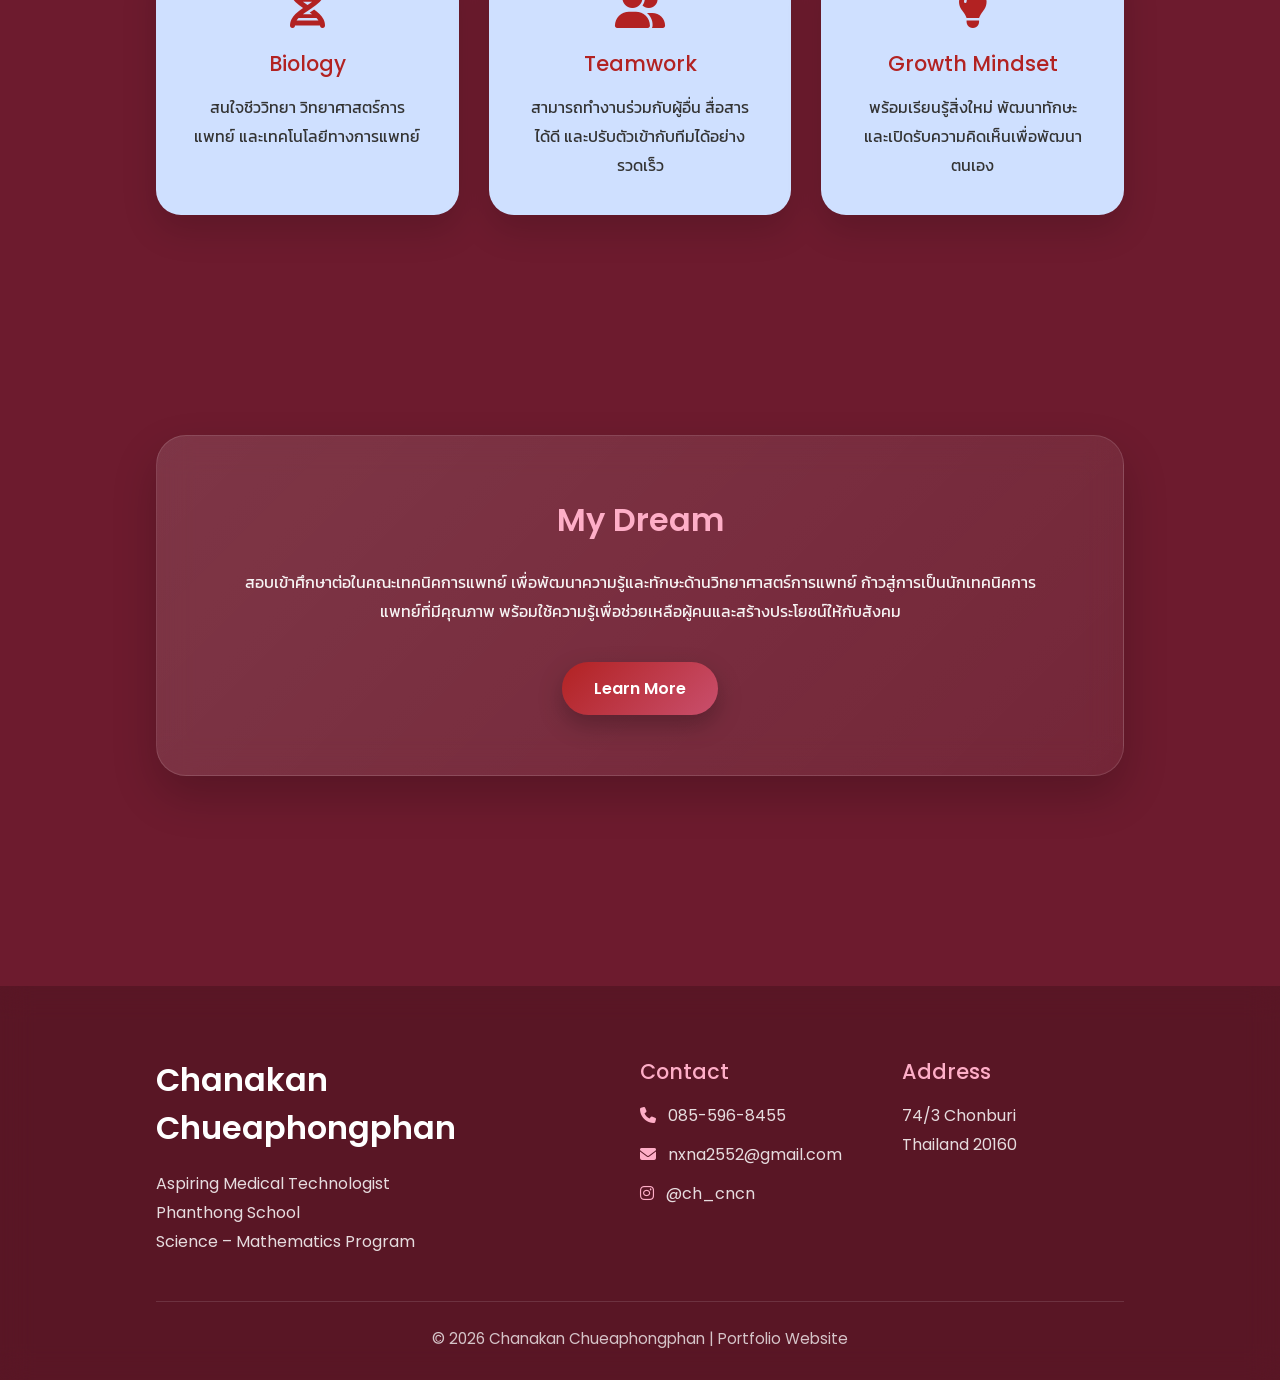
==== commit f2ddb4d8: "Update index.html" ====
--- a/index.html
+++ b/index.html
@@ -220,11 +220,11 @@
 
 </div>
 
-<div class="hero-image">
+<div class="hero-MEITU_20260718_194847709.jpg">
 
 <div class="circle"></div>
 
-<img src="images/MEITU_20260718_194847709.jpg" alt="Profile">
+<img src="MEITU_20260718_194847709.jpg/MEITU_20260718_194847709.jpg" alt="Profile">
 
 </div>
 
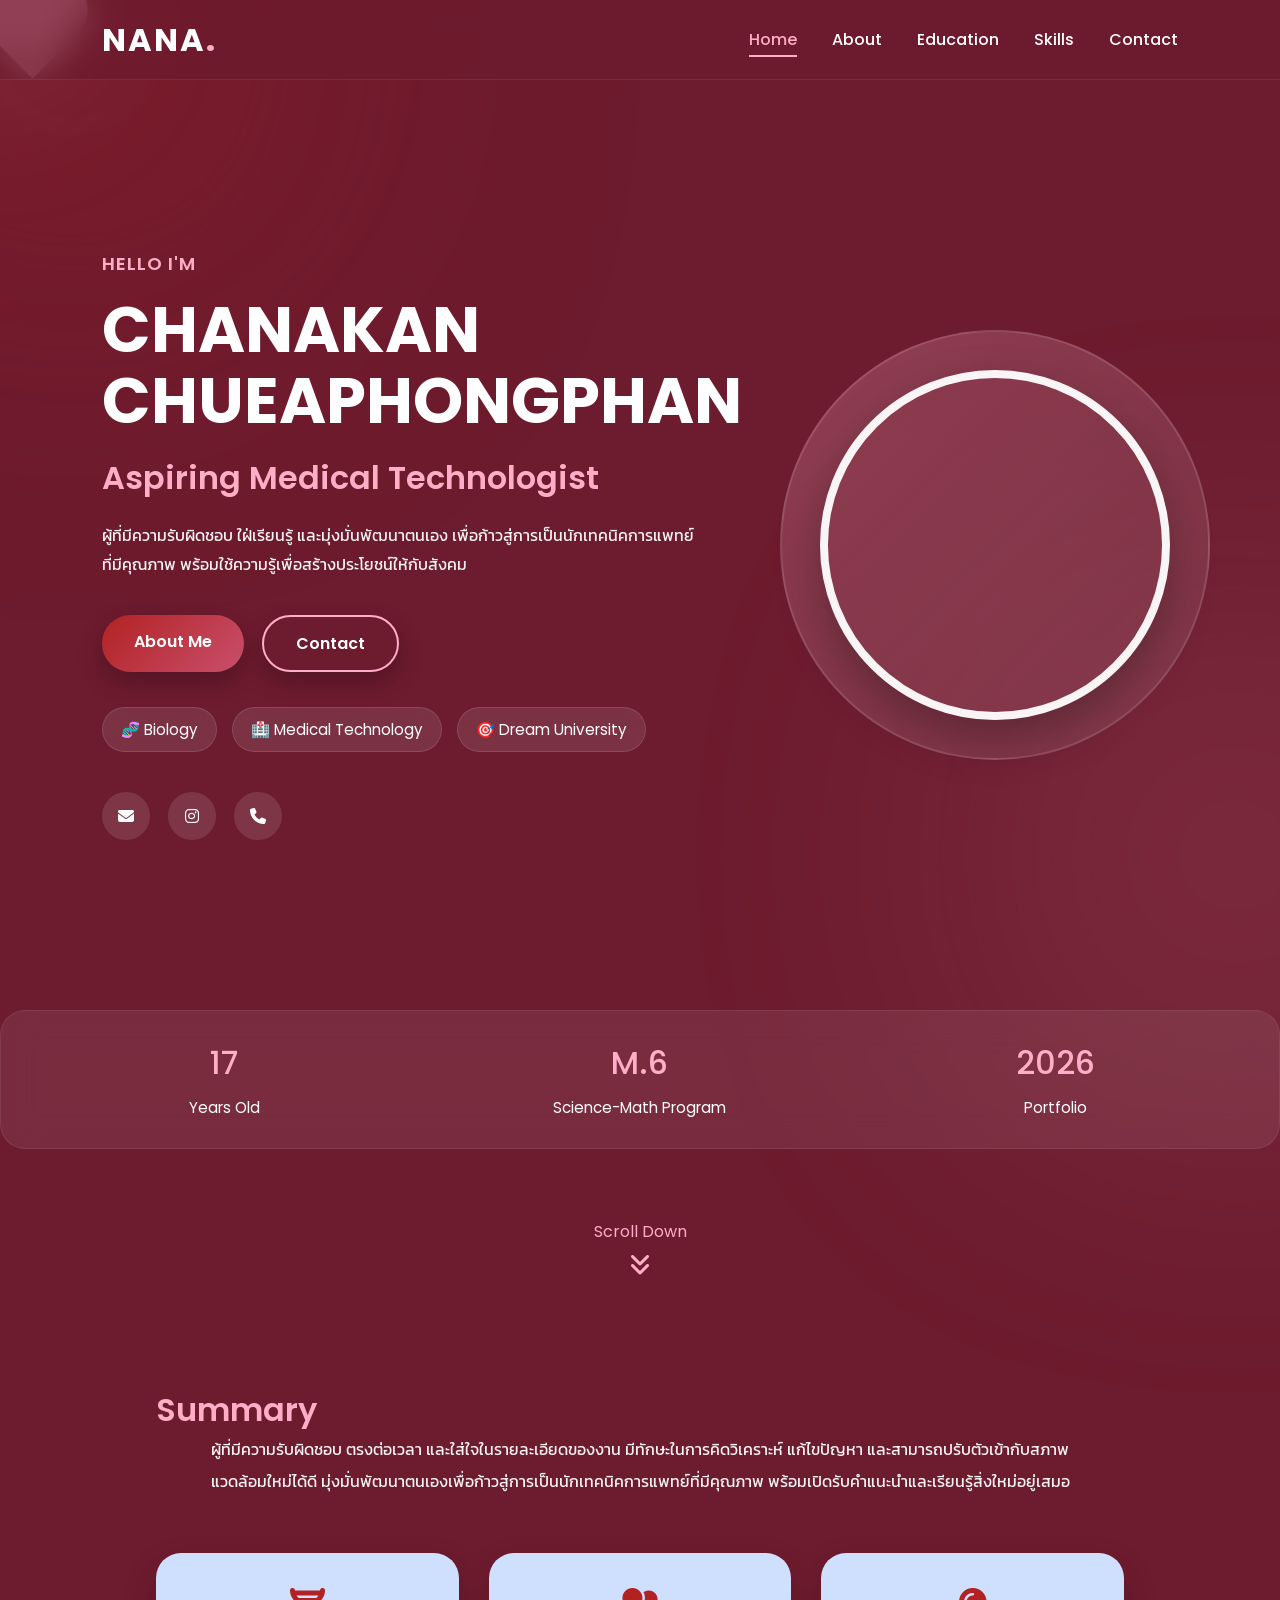
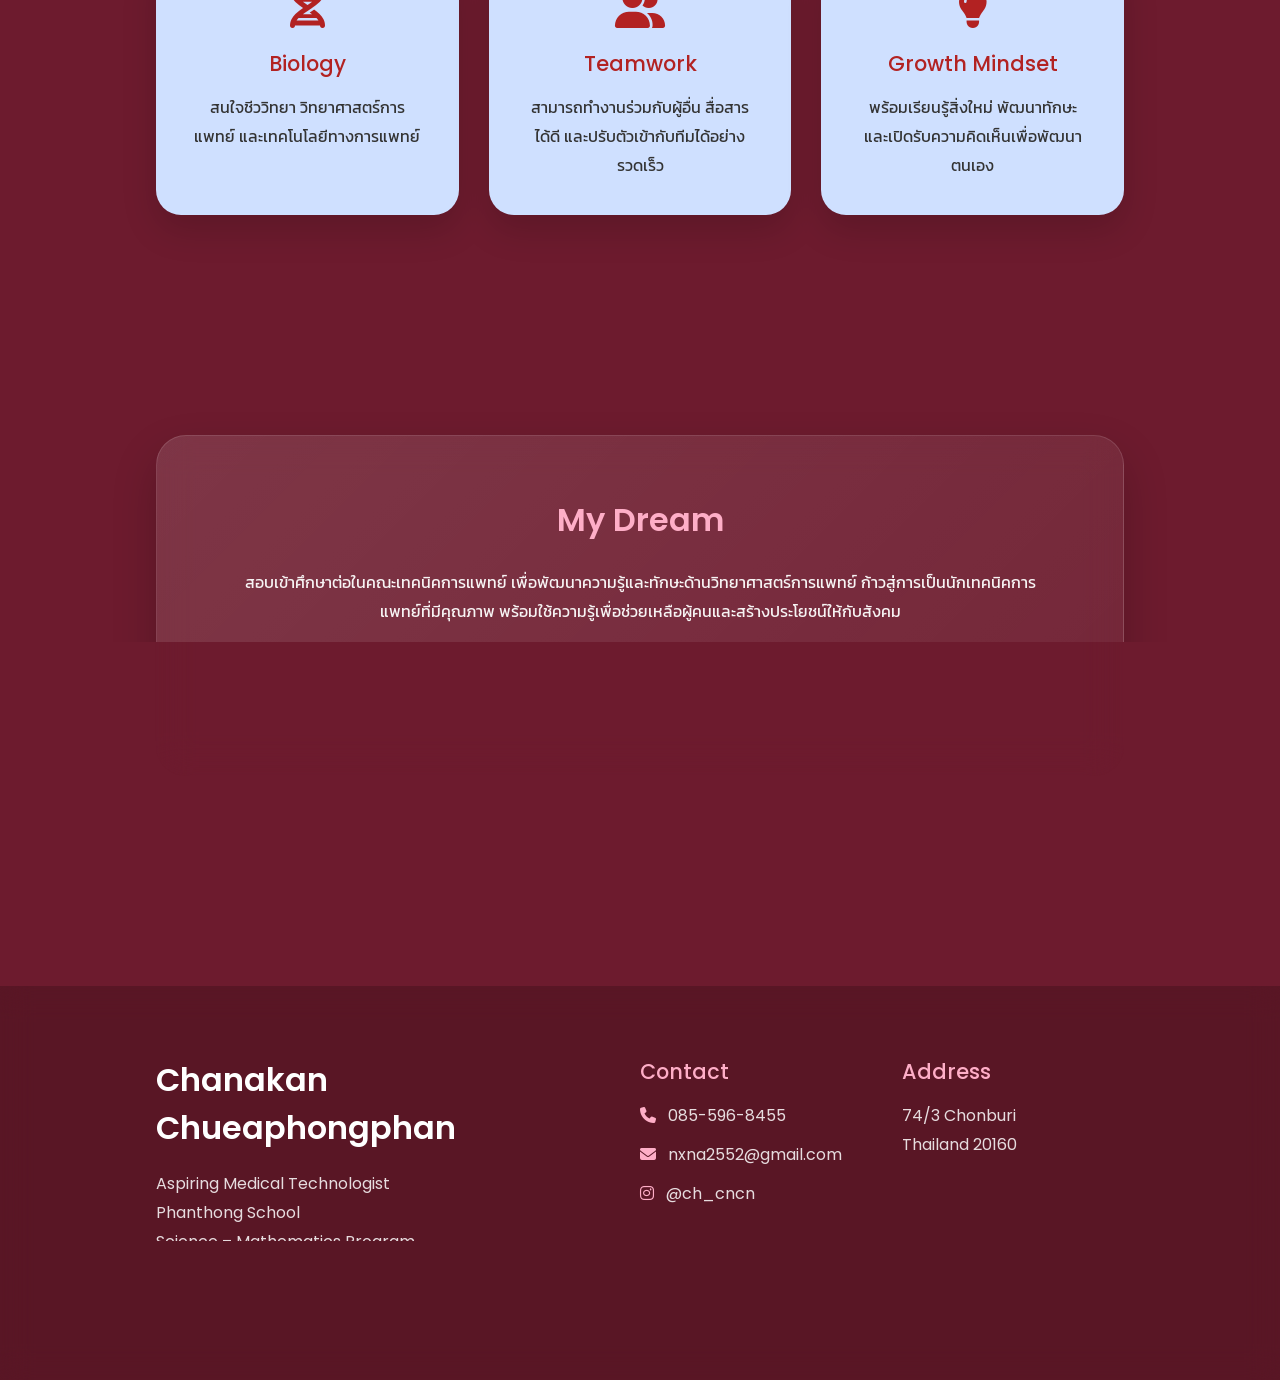
==== commit 977782ba: "Update index.html" ====
--- a/index.html
+++ b/index.html
@@ -220,11 +220,11 @@
 
 </div>
 
-<div class="hero-MEITU_20260718_194847709.jpg">
+<div class="hero-image">
 
 <div class="circle"></div>
 
-<img src="MEITU_20260718_194847709.jpg/MEITU_20260718_194847709.jpg" alt="Profile">
+<img src="images/nana.jpg" alt="Profile">
 
 </div>
 
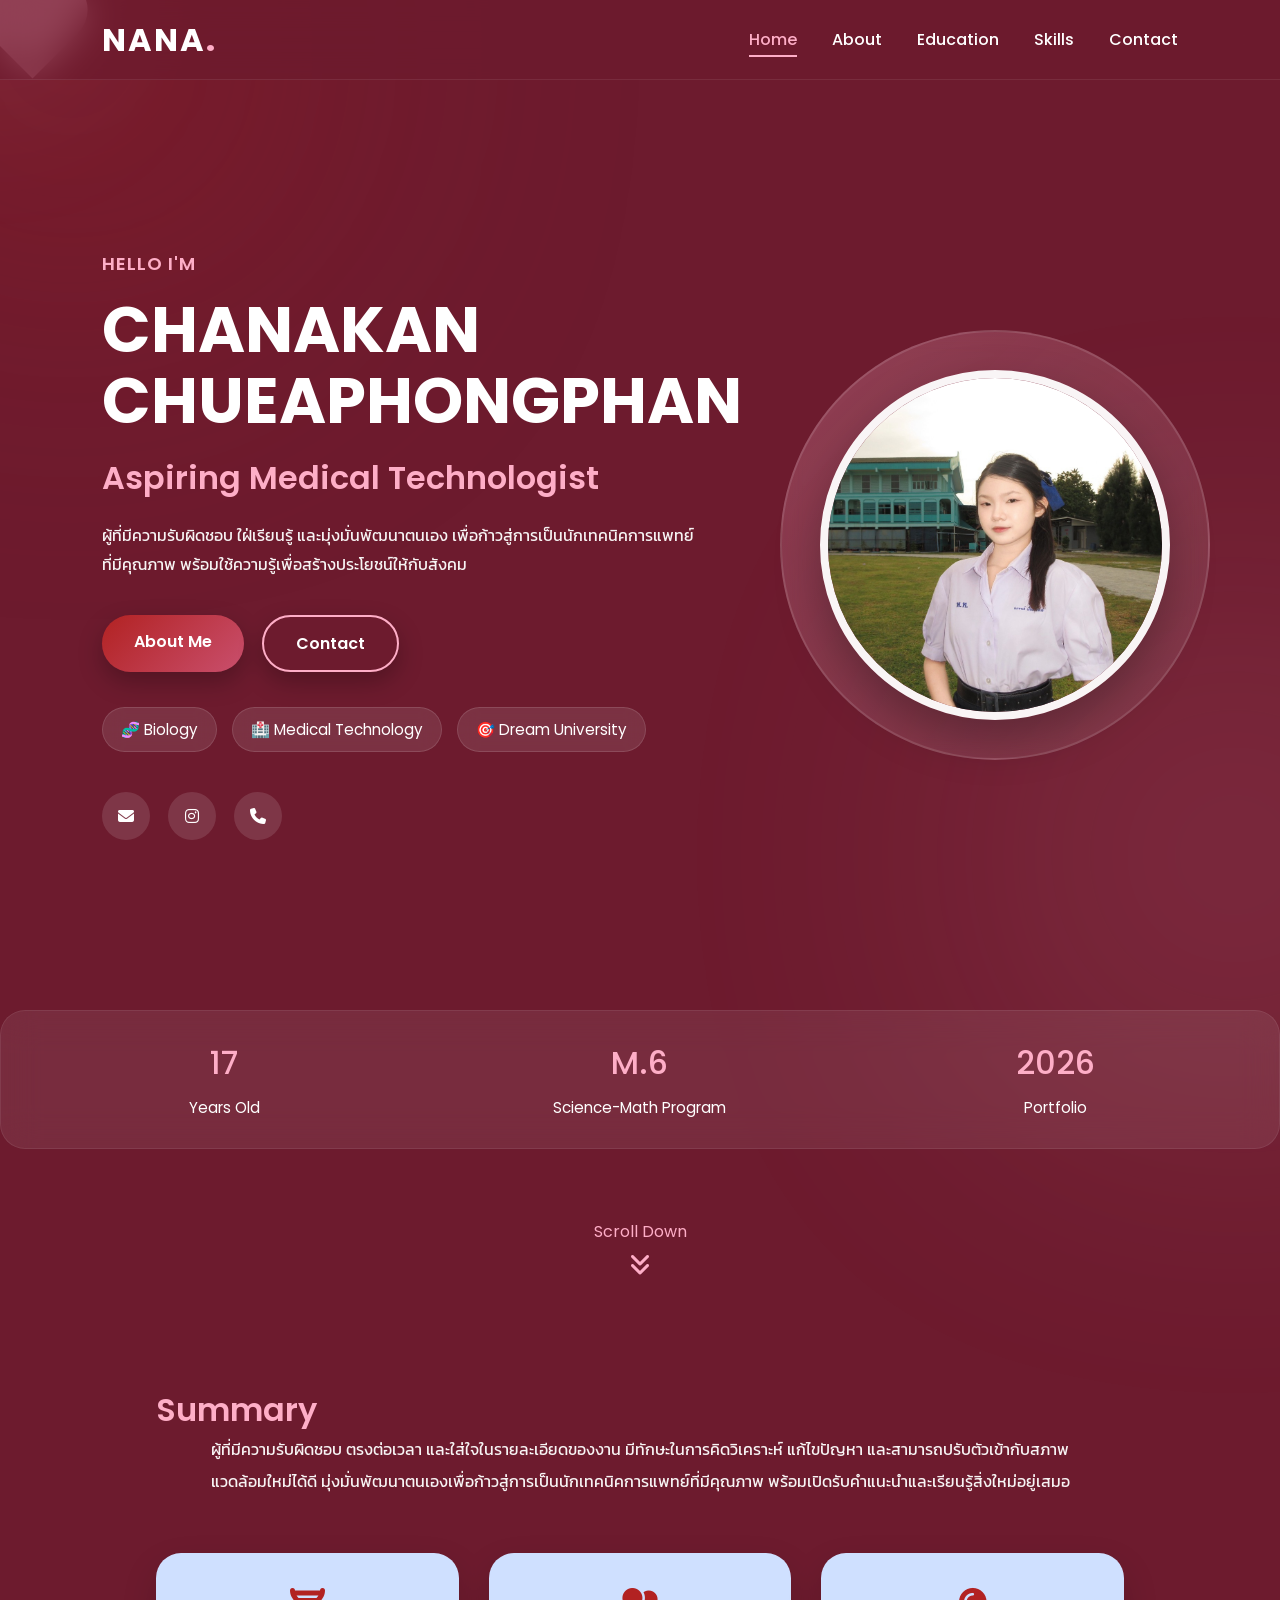
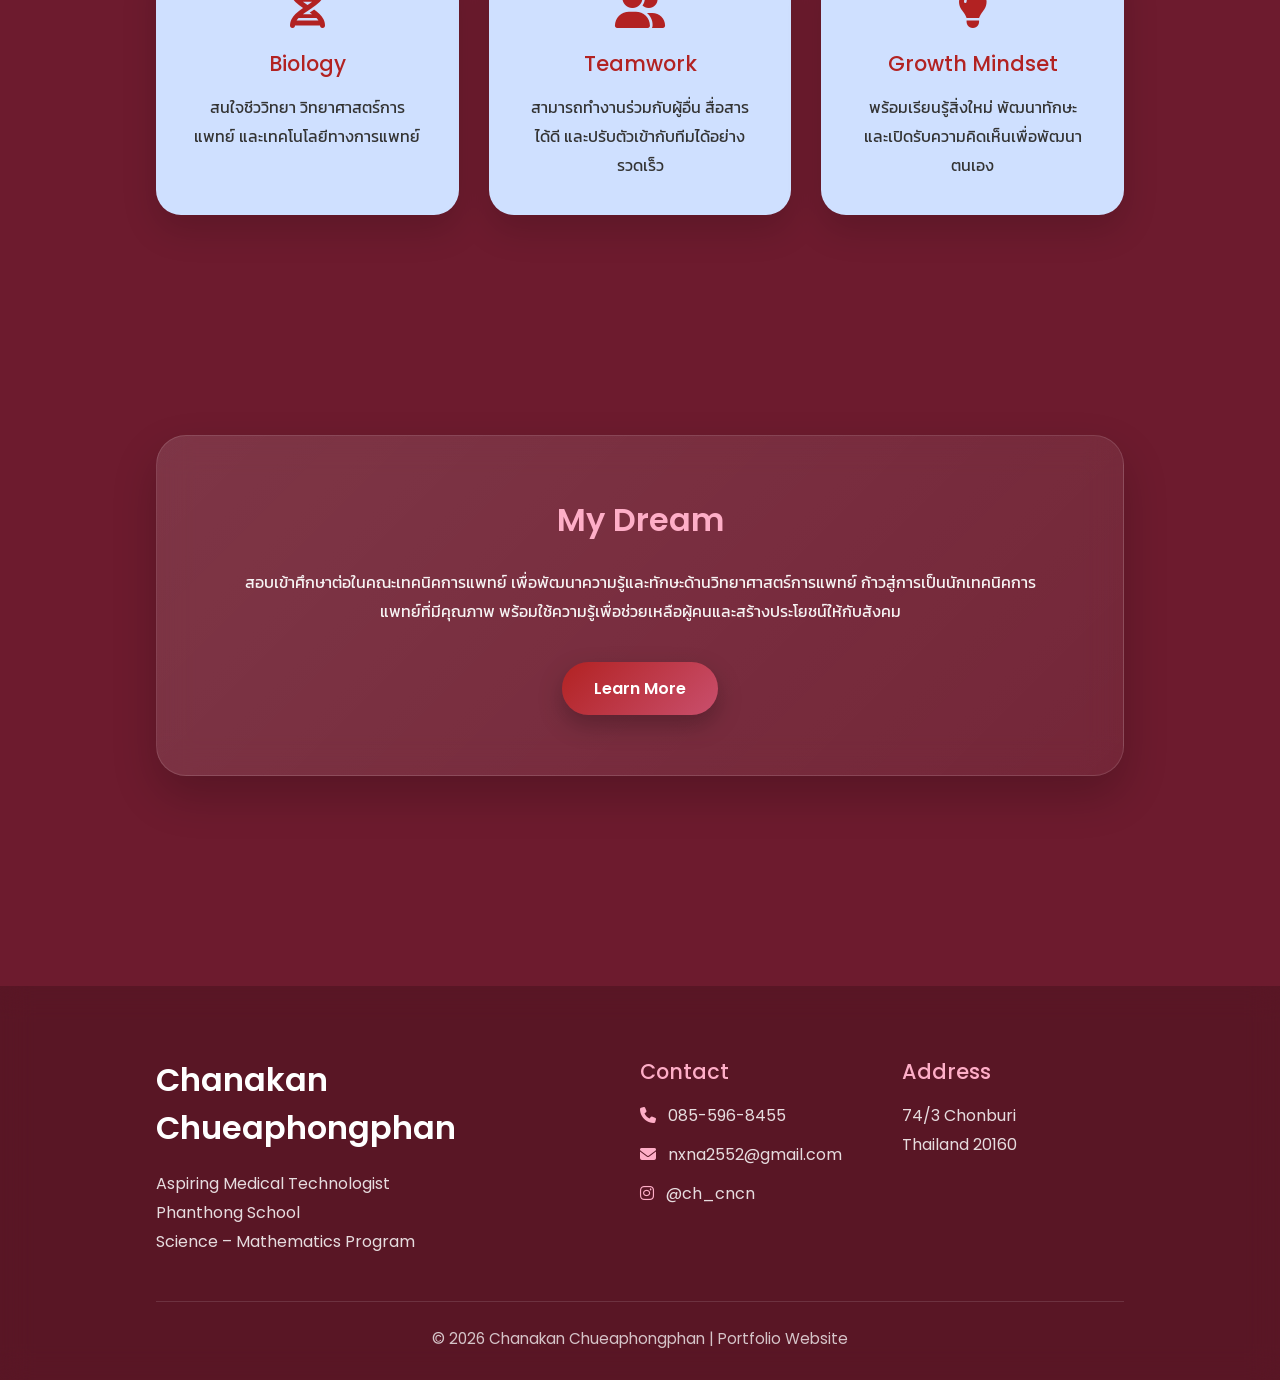
==== commit e986baca: "Update index.html" ====
--- a/index.html
+++ b/index.html
@@ -224,7 +224,7 @@
 
 <div class="circle"></div>
 
-<img src="images/nana.jpg" alt="Profile">
+<img src="images/MEITU_20260718_194847709.jpg""Seminal vesicle" alt="Profile">
 
 </div>
 
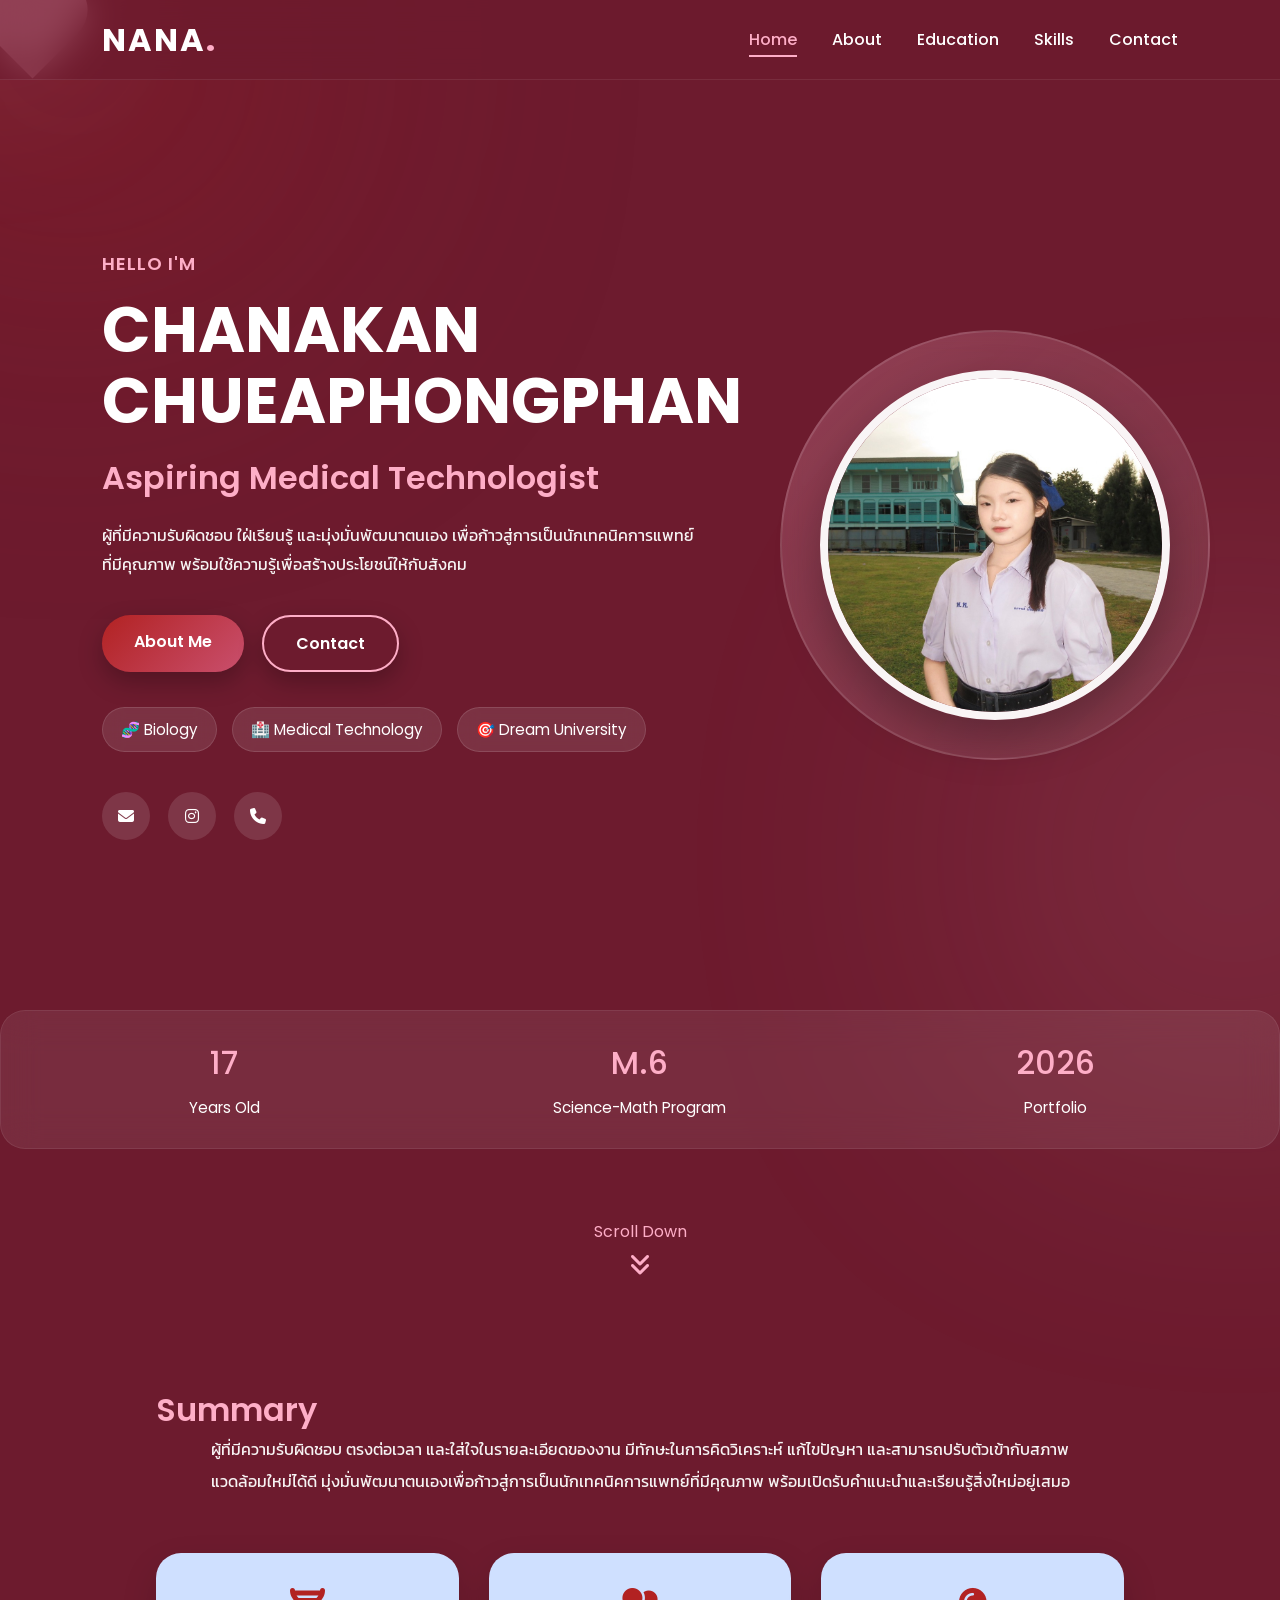
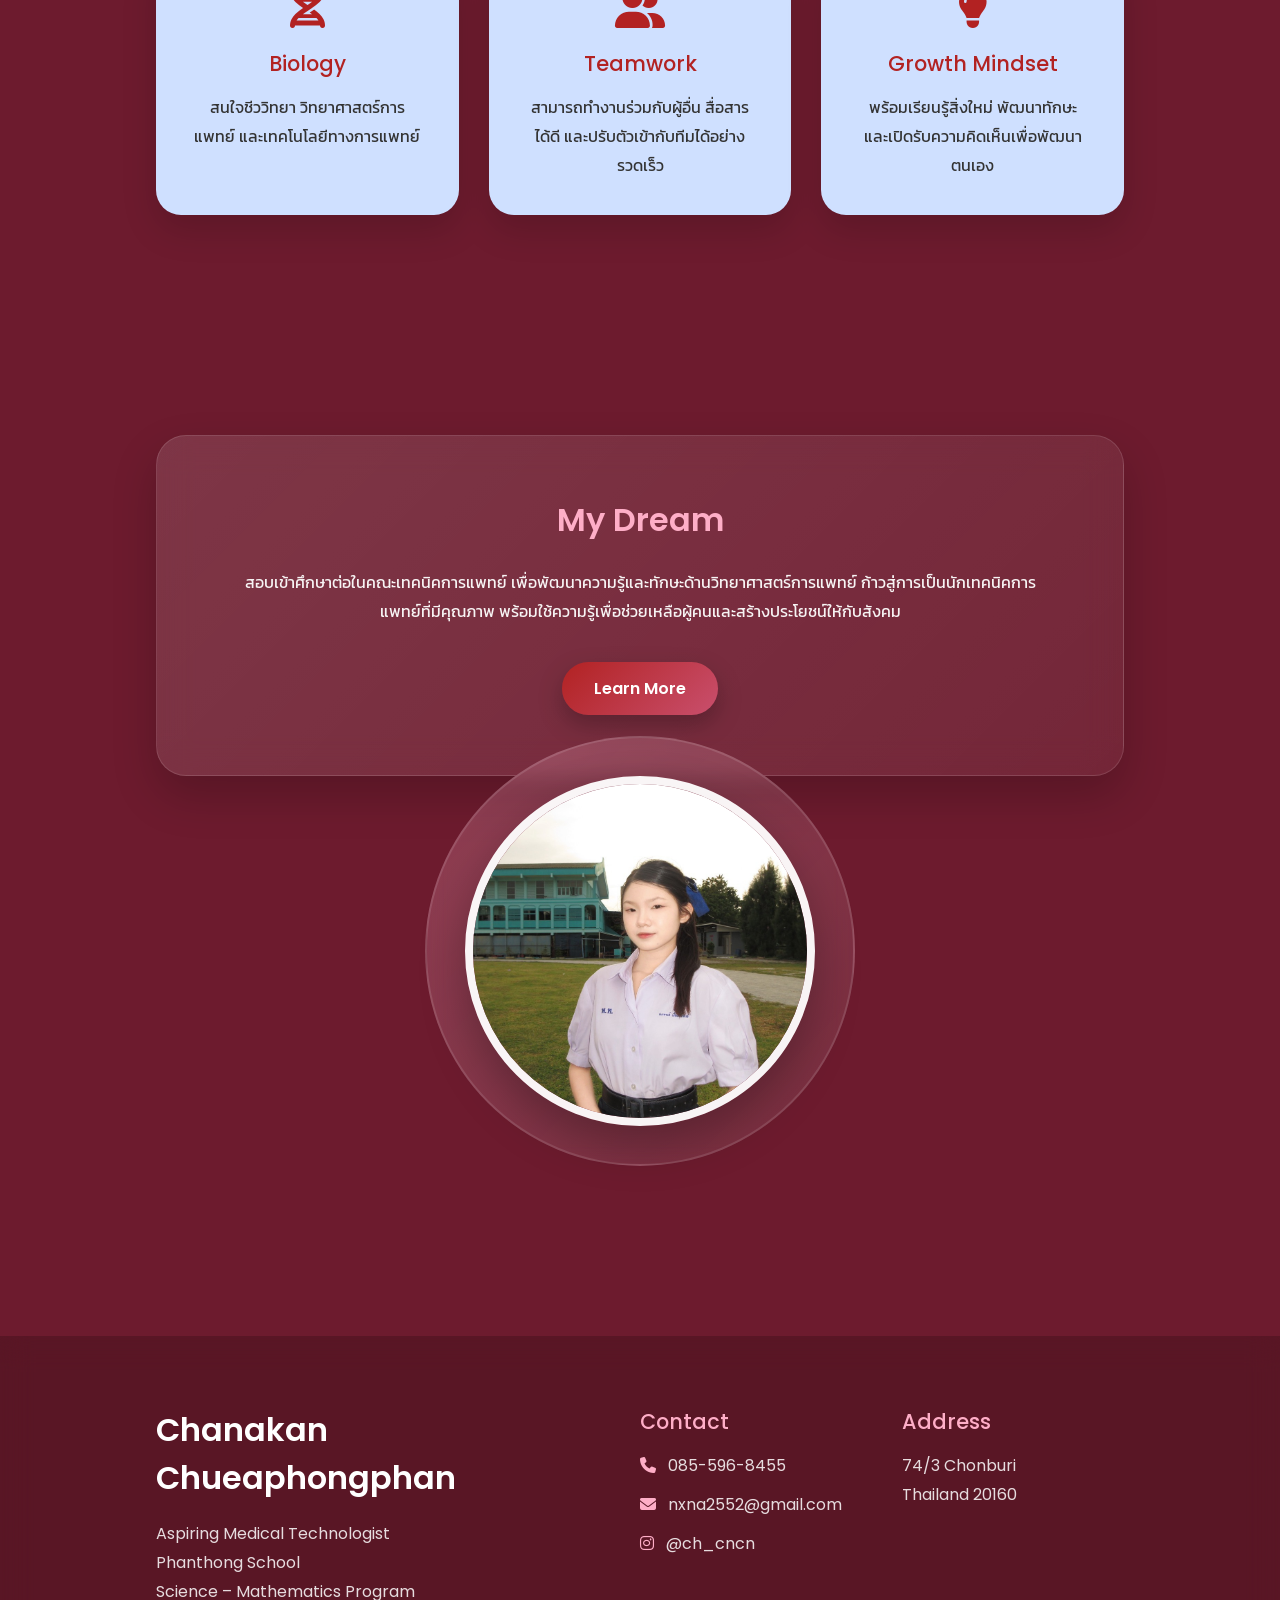
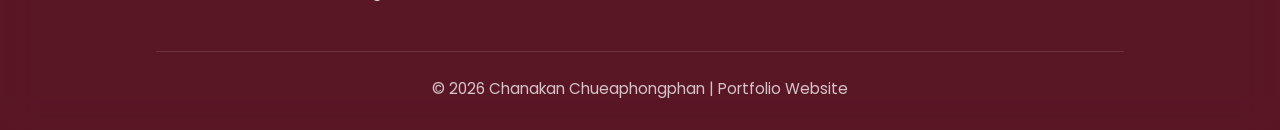
==== commit b47b0cb3: "Update index.html" ====
--- a/index.html
+++ b/index.html
@@ -224,7 +224,7 @@
 
 <div class="circle"></div>
 
-<img src="images/MEITU_20260718_194847709.jpg""Seminal vesicle" alt="Profile">
+<img src="images/MEITU_20260718_194847709.jpg" alt="Profile">
 
 </div>
 
@@ -357,6 +357,9 @@
 
 </div>
 
+<div class="hero-image">
+<div class="circle"></div>
+<img src="images/MEITU_20260718_194847709.jpg".jpg" alt="Profile">
 </div>
 
 </section>
--- a/style.css
+++ b/style.css
@@ -2771,3 +2771,39 @@
     display:none;
 
 }
+/* =========================================
+   ABOUT PROFILE IMAGE
+========================================= */
+
+.about-image {
+    display: flex;
+    justify-content: center;
+    align-items: center;
+    margin-bottom: 35px;
+}
+
+.about-image img {
+    width: 280px;
+    height: 280px;
+    object-fit: cover;
+    border-radius: 50%;
+    display: block;
+    opacity: 1;
+    visibility: visible;
+    border: 6px solid rgba(255, 255, 255, 0.7);
+    box-shadow: 0 15px 40px rgba(0, 0, 0, 0.25);
+    transition: 0.4s ease;
+}
+
+.about-image img:hover {
+    transform: scale(1.05);
+    box-shadow: 0 20px 50px rgba(0, 0, 0, 0.3);
+}
+
+/* Mobile */
+@media (max-width: 576px) {
+    .about-image img {
+        width: 220px;
+        height: 220px;
+    }
+}
